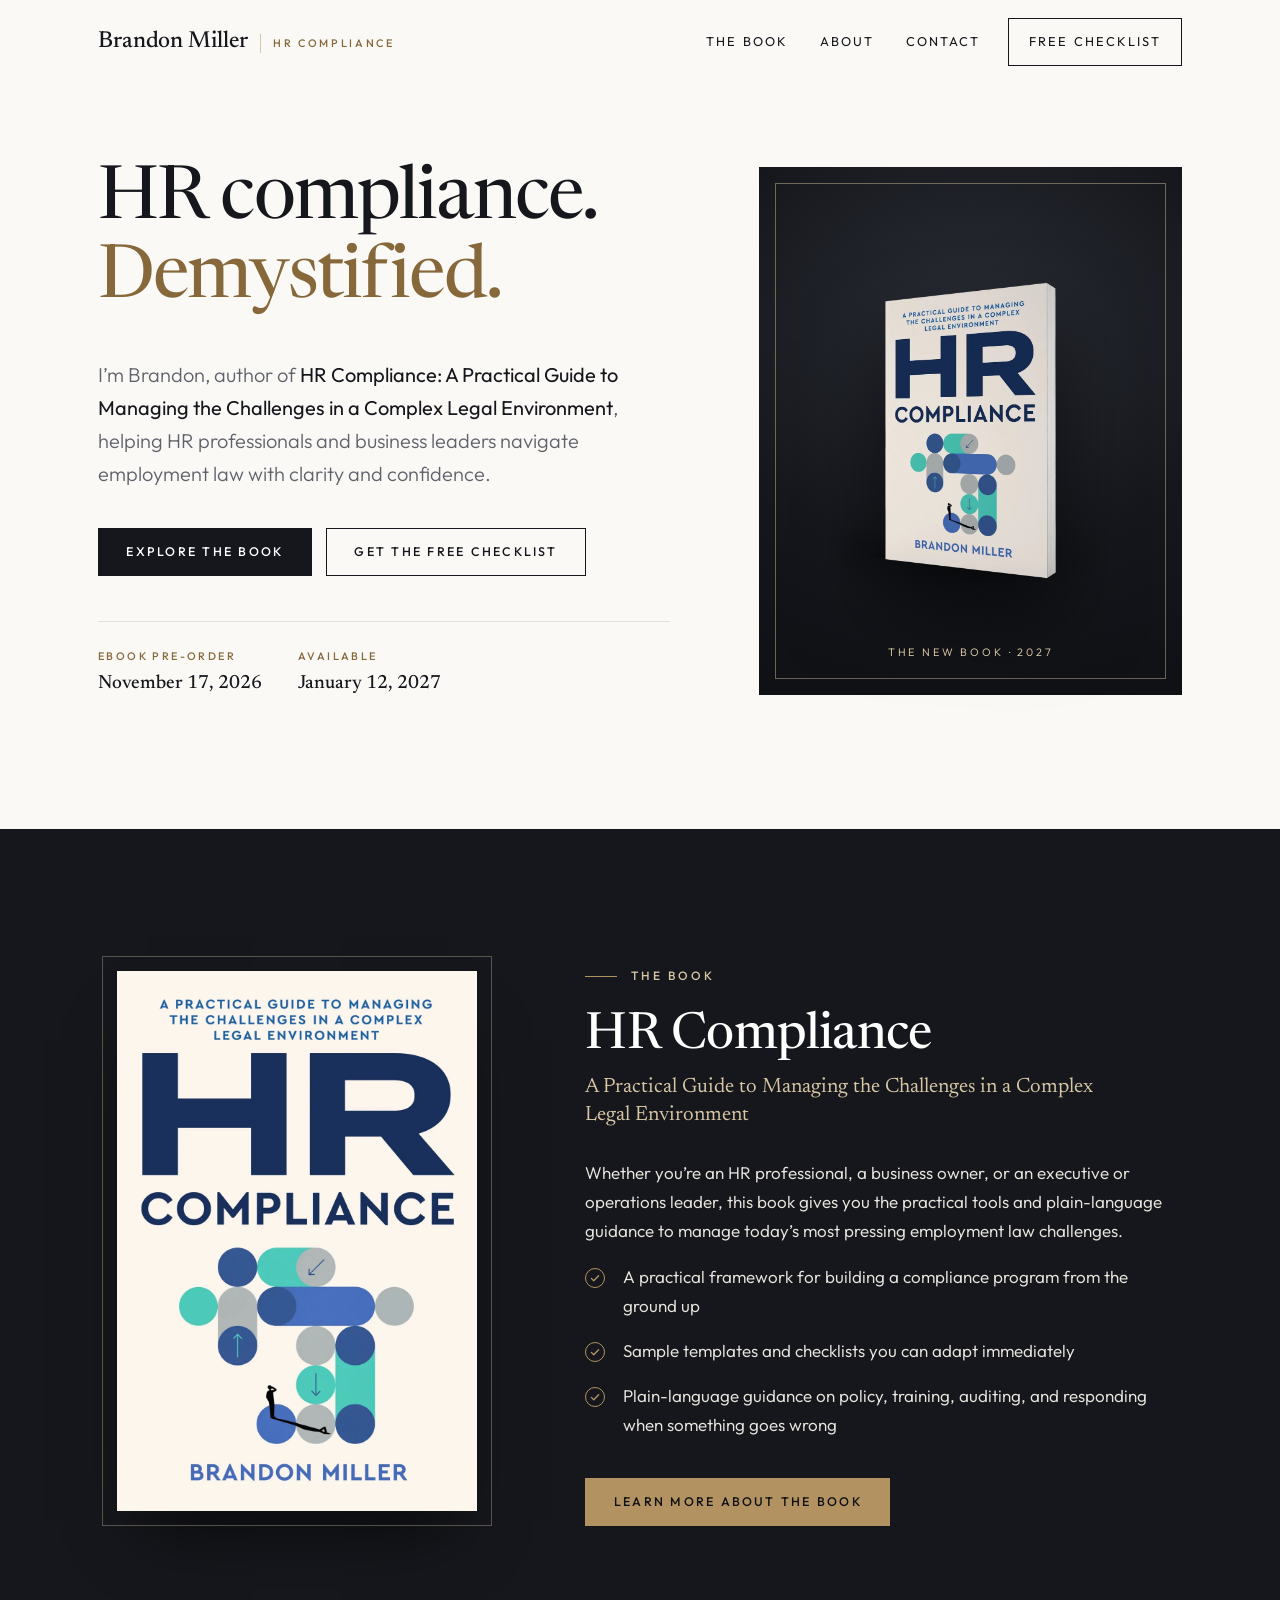
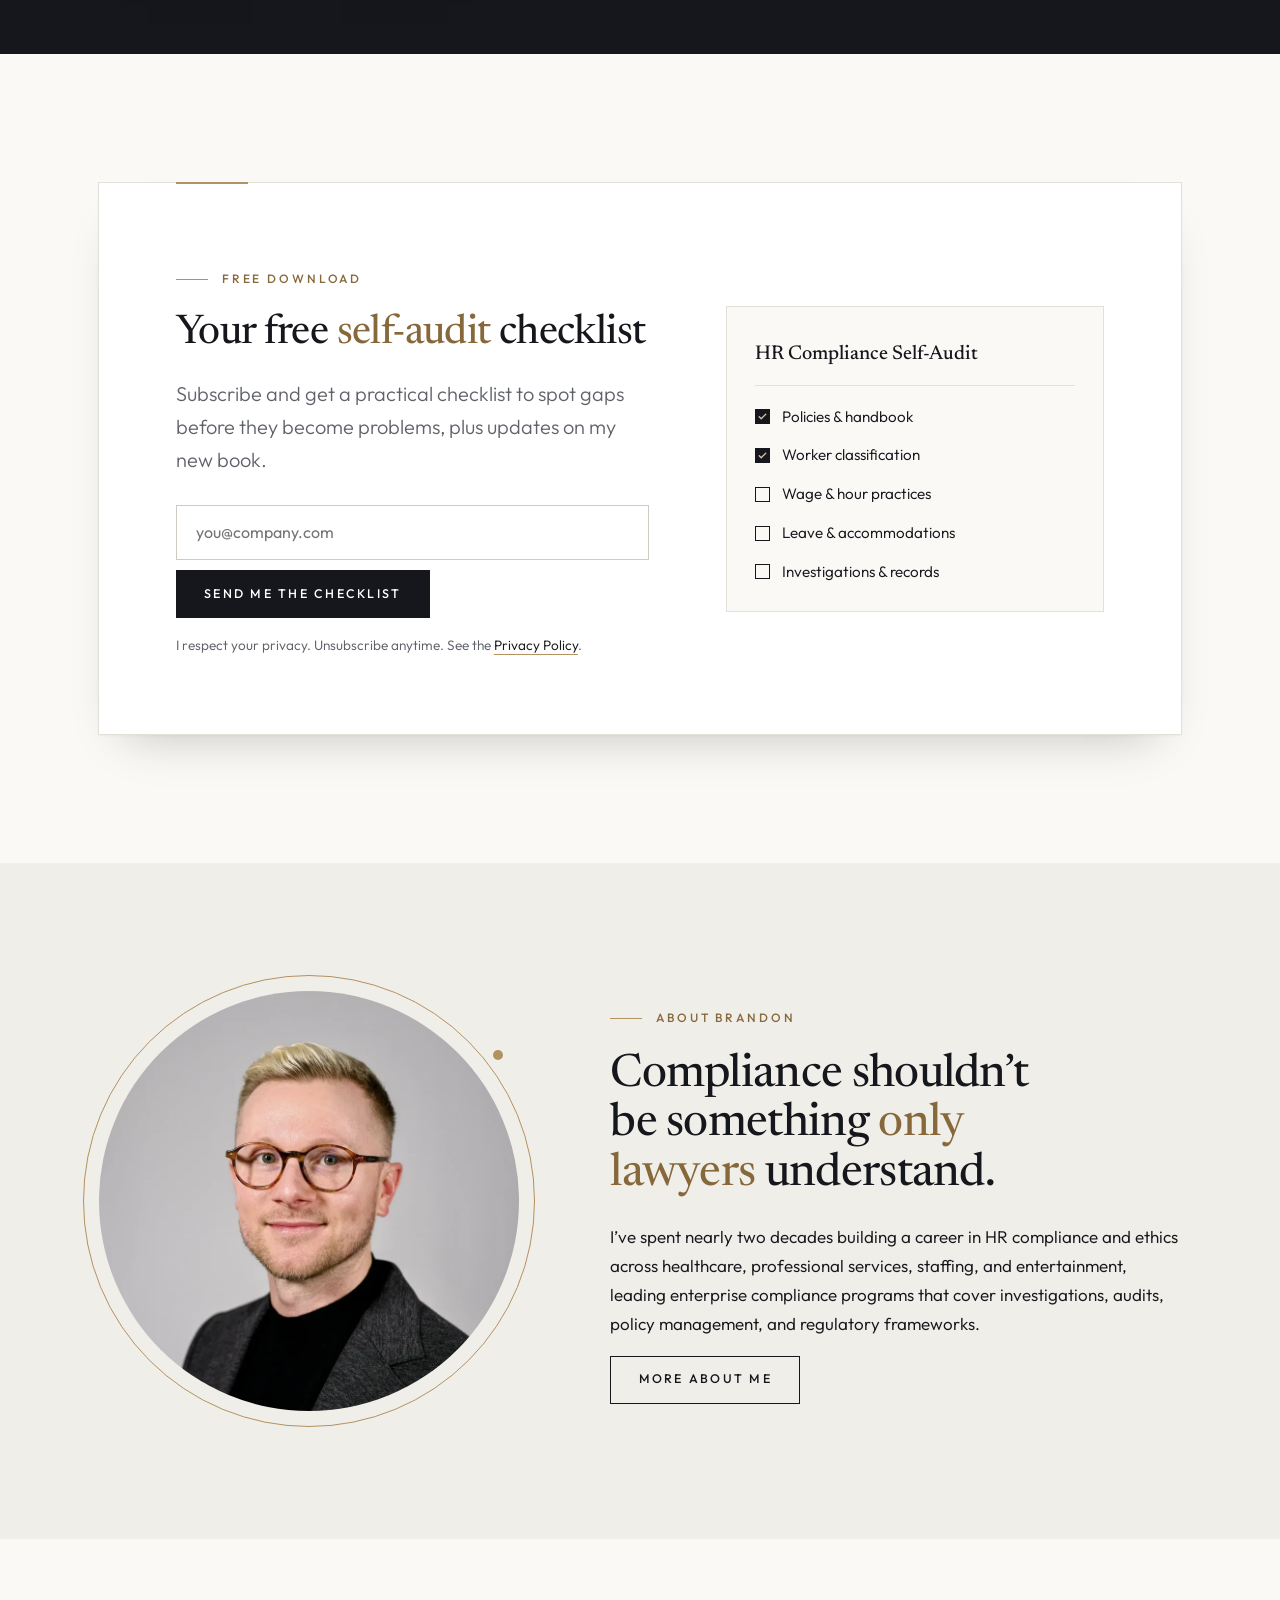
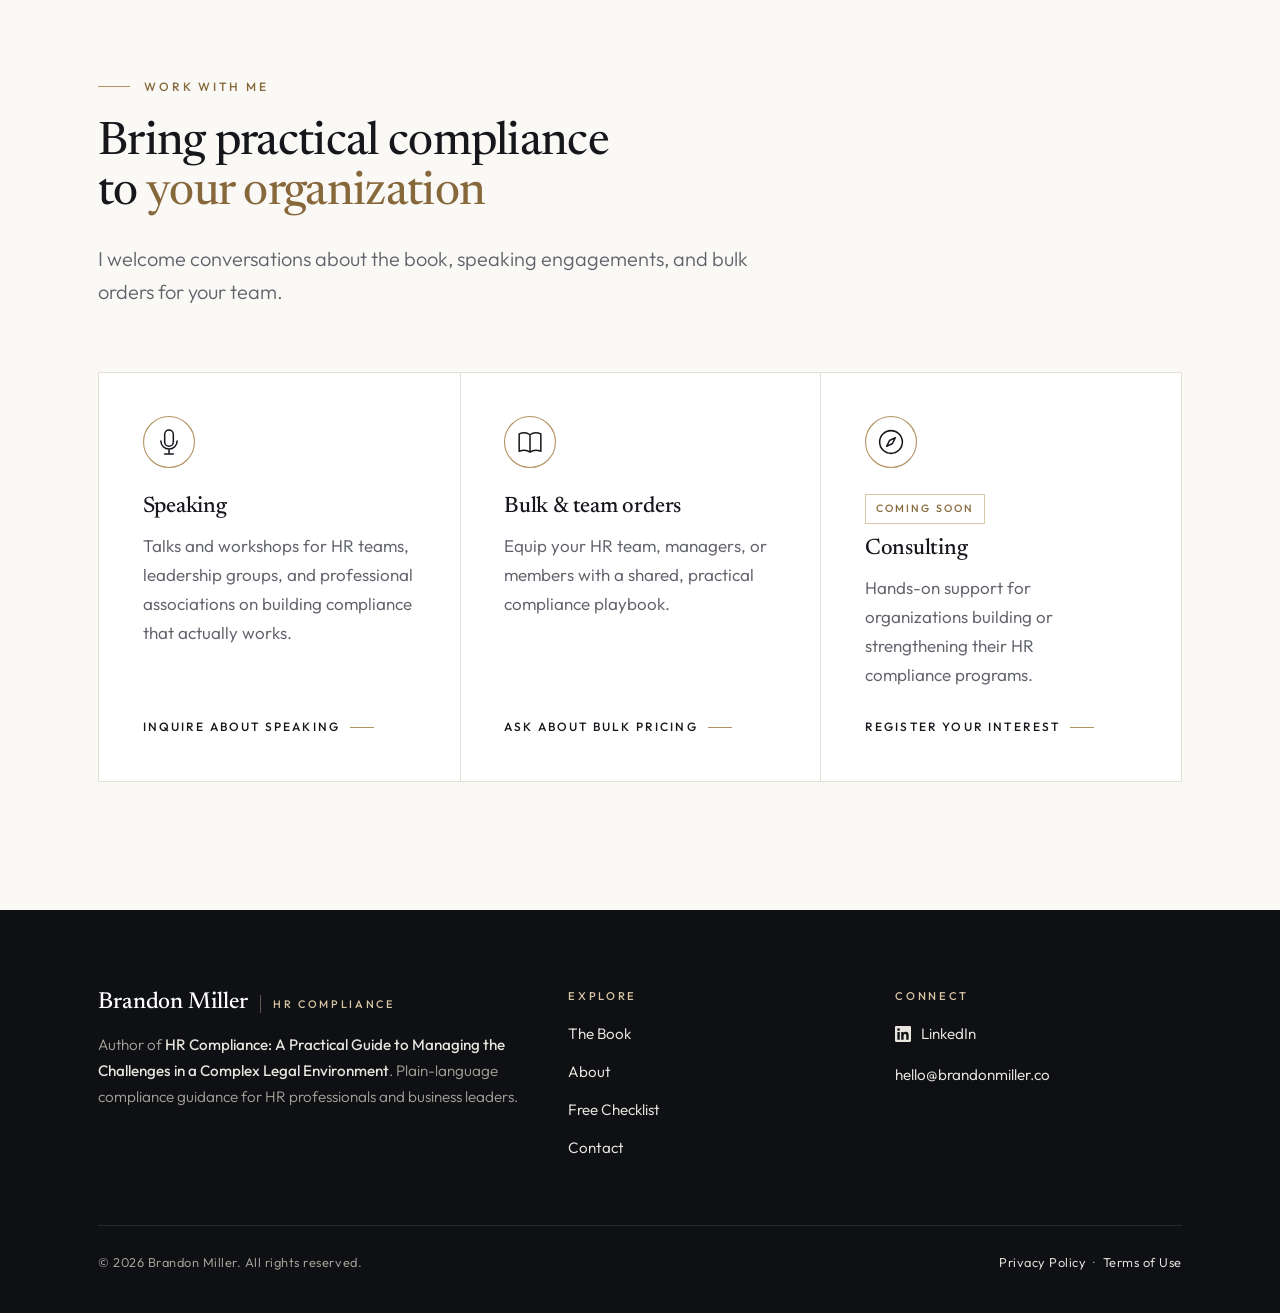
==== index.html @ d7e57631 "Switch display type to upright Newsreader for a luxe-professional feel Replaces Cormorant and remove" ====
<!doctype html>
<html lang="en">
<head>
  <meta charset="utf-8">
  <meta name="viewport" content="width=device-width, initial-scale=1">
  <title>Brandon Miller | HR Compliance Author</title>
  <meta name="description" content="Brandon Miller is the author of HR Compliance: A Practical Guide to Managing the Challenges in a Complex Legal Environment. Get the free HR compliance self-audit checklist.">
  <link rel="canonical" href="https://www.brandonmiller.co/">
  <meta name="theme-color" content="#faf9f6">
  <meta property="og:type" content="website">
  <meta property="og:site_name" content="Brandon Miller">
  <meta property="og:title" content="Brandon Miller | HR Compliance Author">
  <meta property="og:description" content="Brandon Miller is the author of HR Compliance: A Practical Guide to Managing the Challenges in a Complex Legal Environment. Get the free HR compliance self-audit checklist.">
  <meta property="og:url" content="https://www.brandonmiller.co/">
  <meta property="og:image" content="https://www.brandonmiller.co/assets/img/og-image.png">
  <meta name="twitter:card" content="summary_large_image">
  <link rel="icon" href="/favicon.ico" sizes="any">
  <link rel="icon" href="/assets/img/favicon-32.png" sizes="32x32" type="image/png">
  <link rel="apple-touch-icon" href="/assets/img/apple-touch-icon.png">
  <link rel="preload" href="/assets/fonts/outfit.woff2" as="font" type="font/woff2" crossorigin>
  <link rel="preload" href="/assets/fonts/newsreader.woff2" as="font" type="font/woff2" crossorigin>
  <link rel="stylesheet" href="/assets/css/site.css">
  <script src="/assets/js/site.js" defer></script>
  <script type="application/ld+json">{"@context": "https://schema.org", "@type": "Person", "name": "Brandon Miller", "url": "https://www.brandonmiller.co/", "image": "https://www.brandonmiller.co/assets/img/headshot.webp", "jobTitle": "Compliance and ethics leader and author", "hasCredential": ["CCEP", "SPHR"], "sameAs": ["https://www.linkedin.com/in/millerbrandonc/"]}</script>
  <script type="application/ld+json">{"@context": "https://schema.org", "@type": "Book", "name": "HR Compliance: A Practical Guide to Managing the Challenges in a Complex Legal Environment", "author": {"@type": "Person", "name": "Brandon Miller", "url": "https://www.brandonmiller.co/about"}, "image": "https://www.brandonmiller.co/assets/img/cover.webp", "url": "https://www.brandonmiller.co/book", "datePublished": "2027-01-12", "bookFormat": "https://schema.org/EBook", "inLanguage": "en"}</script>
</head><body>
  <a class="skip-link" href="#main">Skip to content</a>
  <header class="site-header">
    <div class="wrap header-inner">
      <a class="brand" href="/" aria-label="Brandon Miller, home">
        <span class="brand-name">Brandon Miller</span>
        <span class="brand-tag">HR Compliance</span>
      </a>
      <button class="nav-toggle" type="button" aria-expanded="false" aria-controls="site-nav" aria-label="Menu">
        <svg viewBox="0 0 24 24" aria-hidden="true"><path d="M3 6h18M3 12h18M3 18h18" stroke="currentColor" stroke-width="2" stroke-linecap="round"/></svg>
      </button>
      <nav class="site-nav" id="site-nav" aria-label="Main">
        <ul>
          <li><a href="/book">The Book</a></li>
          <li><a href="/about">About</a></li>
          <li><a href="/contact">Contact</a></li>
          <li class="nav-cta"><a href="/#checklist">Free Checklist</a></li>
        </ul>
      </nav>
    </div>
  </header>

  <main id="main">
    <section class="hero">
      <div class="wrap hero-grid">
        <div>
          <h1>HR compliance. <em>Demystified.</em></h1>
          <p class="lede">I&rsquo;m Brandon, author of <em>HR Compliance: A Practical Guide to Managing the Challenges in a Complex Legal Environment</em>, helping HR professionals and business leaders navigate employment law with clarity and confidence.</p>
          <div class="btn-row">
            <a class="btn btn-primary" href="/book">Explore the book</a>
            <a class="btn btn-outline" href="#checklist">Get the free checklist</a>
          </div>
          <div class="release-strip">
            <span><small>Ebook pre-order</small><b>November 17, 2026</b></span>
            <span><small>Available</small><b>January 12, 2027</b></span>
          </div>
        </div>
        <div class="hero-art">
          <img class="book" src="/assets/img/cover-3d.webp" width="1200" height="1111" alt="HR Compliance book by Brandon Miller" fetchpriority="high">
          <span class="caption">The new book &middot; 2027</span>
        </div>
      </div>
    </section>

    <section class="bg-ink">
      <div class="wrap book-feature">
        <img class="cover" src="/assets/img/cover.webp" width="1000" height="1500" alt="Front cover of HR Compliance: A Practical Guide to Managing the Challenges in a Complex Legal Environment" loading="lazy">
        <div>
          <span class="eyebrow">The book</span>
          <h2 class="book-title">HR Compliance</h2>
          <p class="book-subtitle">A Practical Guide to Managing the Challenges in a Complex Legal Environment</p>
          <p>Whether you&rsquo;re an HR professional, a business owner, or an executive or operations leader, this book gives you the practical tools and plain-language guidance to manage today&rsquo;s most pressing employment law challenges.</p>
          <ul class="checks">
            <li>A practical framework for building a compliance program from the ground up</li>
            <li>Sample templates and checklists you can adapt immediately</li>
            <li>Plain-language guidance on policy, training, auditing, and responding when something goes wrong</li>
          </ul>
          <div class="btn-row">
            <a class="btn btn-gold" href="/book">Learn more about the book</a>
          </div>
        </div>
      </div>
    </section>

    <section id="checklist">
      <div class="wrap">
        <div class="signup-card">
          <div>
            <span class="eyebrow">Free download</span>
            <h2>Your free <em>self-audit</em> checklist</h2>
            <p class="lede">Subscribe and get a practical checklist to spot gaps before they become problems, plus updates on my new book.</p>
            <form class="signup-form" action="https://app.kit.com/forms/KIT_FORM_ID/subscriptions" method="post" data-newsletter>
              <label for="email-home">Email address</label>
              <input id="email-home" type="email" name="email_address" placeholder="you@company.com" autocomplete="email" required>
              <button class="btn btn-primary" type="submit">Send me the checklist</button>
            </form>
            <p class="form-note">I respect your privacy. Unsubscribe anytime. See the <a href="/privacy-policy">Privacy Policy</a>.</p>
            <p class="form-status" role="status" hidden></p>
          </div>
          <div class="checklist-preview" aria-hidden="true">
            <strong>HR Compliance Self-Audit</strong>
            <ul>
              <li class="done">Policies &amp; handbook</li>
              <li class="done">Worker classification</li>
              <li>Wage &amp; hour practices</li>
              <li>Leave &amp; accommodations</li>
              <li>Investigations &amp; records</li>
            </ul>
          </div>
        </div>
      </div>
    </section>

    <section class="bg-stone">
      <div class="wrap about-grid">
        <div class="portrait">
          <img src="/assets/img/headshot.webp" width="870" height="900" alt="Portrait of Brandon Miller" loading="lazy">
        </div>
        <div>
          <span class="eyebrow">About Brandon</span>
          <h2>Compliance shouldn&rsquo;t be something <em>only lawyers</em> understand.</h2>
          <p>I&rsquo;ve spent nearly two decades building a career in HR compliance and ethics across healthcare, professional services, staffing, and entertainment, leading enterprise compliance programs that cover investigations, audits, policy management, and regulatory frameworks.</p>
          <a class="btn btn-outline" href="/about">More about me</a>
        </div>
      </div>
    </section>

    <section>
      <div class="wrap">
        <div class="section-head">
          <span class="eyebrow">Work with me</span>
          <h2>Bring practical compliance to <em>your organization</em></h2>
          <p class="lede">I welcome conversations about the book, speaking engagements, and bulk orders for your team.</p>
        </div>
        <div class="cards">
          <article class="card">
            <svg class="icon" viewBox="0 0 48 48" aria-hidden="true" focusable="false"><circle cx="24" cy="24" r="23.5" fill="none" stroke="#b39261"/><rect x="20" y="13" width="8" height="15" rx="4" fill="none" stroke="#15171c" stroke-width="1.4"/><path d="M16.5 23a7.5 7.5 0 0 0 15 0M24 30.5v4.5m-4 0h8" fill="none" stroke="#15171c" stroke-width="1.4" stroke-linecap="round"/></svg>
            <h3>Speaking</h3>
            <p>Talks and workshops for HR teams, leadership groups, and professional associations on building compliance that actually works.</p>
            <a class="more" href="/contact?topic=speaking">Inquire about speaking</a>
          </article>
          <article class="card">
            <svg class="icon" viewBox="0 0 48 48" aria-hidden="true" focusable="false"><circle cx="24" cy="24" r="23.5" fill="none" stroke="#b39261"/><path d="M14 16.5c3.5-1.4 7-1.4 10 .8v16c-3-2.2-6.5-2.2-10-.8zM34 16.5c-3.5-1.4-7-1.4-10 .8v16c3-2.2 6.5-2.2 10-.8z" fill="none" stroke="#15171c" stroke-width="1.4" stroke-linejoin="round"/></svg>
            <h3>Bulk &amp; team orders</h3>
            <p>Equip your HR team, managers, or members with a shared, practical compliance playbook.</p>
            <a class="more" href="/contact?topic=bulk">Ask about bulk pricing</a>
          </article>
          <article class="card">
            <svg class="icon" viewBox="0 0 48 48" aria-hidden="true" focusable="false"><circle cx="24" cy="24" r="23.5" fill="none" stroke="#b39261"/><circle cx="24" cy="24" r="10.5" fill="none" stroke="#15171c" stroke-width="1.4"/><path d="m28 20-2.6 5.4L20 28l2.6-5.4z" fill="none" stroke="#15171c" stroke-width="1.4" stroke-linejoin="round"/></svg>
            <span class="tag">Coming soon</span>
            <h3>Consulting</h3>
            <p>Hands-on support for organizations building or strengthening their HR compliance programs.</p>
            <a class="more" href="/contact?topic=consulting">Register your interest</a>
          </article>
        </div>
      </div>
    </section>
  </main>

  <footer class="site-footer">
    <div class="wrap">
      <div class="footer-grid">
        <div>
          <a class="brand" href="/"><span class="brand-name">Brandon Miller</span><span class="brand-tag">HR Compliance</span></a>
          <p class="footer-blurb">Author of <em>HR Compliance: A Practical Guide to Managing the Challenges in a Complex Legal Environment</em>. Plain-language compliance guidance for HR professionals and business leaders.</p>
        </div>
        <div>
          <h3>Explore</h3>
          <ul>
            <li><a href="/book">The Book</a></li>
            <li><a href="/about">About</a></li>
            <li><a href="/#checklist">Free Checklist</a></li>
            <li><a href="/contact">Contact</a></li>
          </ul>
        </div>
        <div>
          <h3>Connect</h3>
          <ul>
            <li><a class="social" href="https://www.linkedin.com/in/millerbrandonc/" rel="noopener" target="_blank"><svg viewBox="0 0 24 24" aria-hidden="true" focusable="false"><path fill="currentColor" d="M20.45 20.45h-3.55v-5.57c0-1.33-.03-3.04-1.85-3.04-1.86 0-2.14 1.45-2.14 2.95v5.66H9.36V9h3.41v1.56h.05c.48-.9 1.64-1.85 3.37-1.85 3.6 0 4.27 2.37 4.27 5.46v6.28zM5.34 7.43a2.06 2.06 0 1 1 0-4.12 2.06 2.06 0 0 1 0 4.12zM7.12 20.45H3.56V9h3.56v11.45zM22.22 0H1.77C.79 0 0 .77 0 1.73v20.54C0 23.23.79 24 1.77 24h20.45c.98 0 1.78-.77 1.78-1.73V1.73C24 .77 23.2 0 22.22 0z"/></svg>LinkedIn</a></li>
            <li><a href="mailto:hello@brandonmiller.co">hello@brandonmiller.co</a></li>
          </ul>
        </div>
      </div>
      <div class="footer-bottom">
        <span>&copy; <span data-year>2026</span> Brandon Miller. All rights reserved.</span>
        <span><a href="/privacy-policy">Privacy Policy</a> &nbsp;·&nbsp; <a href="/terms">Terms of Use</a></span>
      </div>
    </div>
  </footer>
</body>
</html>
---- assets/css/site.css ----
/* brandonmiller.co — site styles
   Direction: luxe-professional. Porcelain and ink with a single champagne-gold accent,
   an upright high-contrast serif for display and a clean geometric sans for reading. */

@font-face {
  font-family: "Newsreader";
  src: url("../fonts/newsreader.woff2") format("woff2");
  font-weight: 200 800;
  font-style: normal;
  font-display: swap;
}
@font-face {
  font-family: "Outfit";
  src: url("../fonts/outfit.woff2") format("woff2");
  font-weight: 100 900;
  font-style: normal;
  font-display: swap;
}

:root {
  --porcelain: #faf9f6;
  --white: #ffffff;
  --stone: #f0eee9;
  --ink: #15171c;
  --ink-deep: #0e1014;
  --muted: #5f626a;
  --line: #e3e0d9;
  --gold: #b39261;
  --gold-deep: #86683a;
  --gold-soft: #d8c6a4;
  --on-dark: #e9e6df;
  --on-dark-muted: #a9a59c;

  --display: "Newsreader", Georgia, "Times New Roman", serif;
  --sans: "Outfit", system-ui, -apple-system, "Segoe UI", sans-serif;

  --wrap: 1180px;
  --gutter: clamp(16px, 4vw, 48px);
  --radius: 4px;
  --shadow: 0 1px 2px rgba(14, 16, 20, .04), 0 24px 48px -28px rgba(14, 16, 20, .28);
  --ease: cubic-bezier(.2, .7, .2, 1);
}

*,
*::before,
*::after { box-sizing: border-box; }

html { -webkit-text-size-adjust: 100%; scroll-behavior: smooth; }
@media (prefers-reduced-motion: reduce) { html { scroll-behavior: auto; } }

body {
  margin: 0;
  background: var(--porcelain);
  color: var(--ink);
  font-family: var(--sans);
  font-weight: 350;
  font-size: 1.0625rem;
  line-height: 1.7;
  text-rendering: optimizeLegibility;
  -webkit-font-smoothing: antialiased;
}

img { max-width: 100%; height: auto; display: block; }

a { color: var(--ink); text-decoration-color: var(--gold); text-decoration-thickness: 1px; text-underline-offset: 4px; }
a:hover { color: var(--gold-deep); }

:focus-visible { outline: 2px solid var(--gold); outline-offset: 3px; }

h1, h2, h3, h4 {
  font-family: var(--display);
  font-weight: 450;
  font-optical-sizing: auto;
  color: var(--ink);
  line-height: 1.08;
  letter-spacing: -0.015em;
  margin: 0 0 .5em;
  text-wrap: balance;
}
h1 { font-size: clamp(2.6rem, 6vw, 4.6rem); font-weight: 420; letter-spacing: -0.025em; }
h2 { font-size: clamp(2rem, 3.6vw, 2.9rem); }
h3 { font-size: 1.4rem; font-weight: 500; line-height: 1.2; letter-spacing: -0.01em; }
h1 em, h2 em { font-style: normal; color: var(--gold-deep); }
p { margin: 0 0 1em; text-wrap: pretty; }
strong { font-weight: 550; }
em, cite { font-style: normal; }
p em, li em { font-weight: 450; color: var(--ink); }
.bg-ink p em, .site-footer em { color: var(--on-dark); }

.wrap { width: 100%; max-width: var(--wrap); margin: 0 auto; padding-left: var(--gutter); padding-right: var(--gutter); }
.narrow { max-width: 780px; }

.skip-link {
  position: absolute; left: 12px; top: -60px; z-index: 100;
  background: var(--ink); color: var(--white); padding: 10px 16px;
  font-weight: 500; text-decoration: none;
}
.skip-link:focus { top: 12px; color: var(--white); }

.eyebrow {
  display: inline-flex; align-items: center; gap: 14px;
  font-family: var(--sans);
  font-size: .75rem;
  font-weight: 500;
  letter-spacing: .24em;
  text-transform: uppercase;
  color: var(--gold-deep);
  margin-bottom: 1.4rem;
}
.eyebrow::before { content: ""; width: 32px; height: 1px; background: var(--gold); }
.center .eyebrow, .eyebrow.centered { justify-content: center; }
.lede { font-size: clamp(1.1rem, 1.6vw, 1.25rem); color: var(--muted); line-height: 1.65; font-weight: 300; }
.lede em { font-style: normal; color: var(--ink); font-weight: 400; }

/* ---------- Buttons ---------- */
.btn {
  display: inline-flex; align-items: center; justify-content: center; gap: .6em;
  font-family: var(--sans); font-size: .78rem; font-weight: 500; line-height: 1;
  letter-spacing: .18em; text-transform: uppercase;
  padding: 1.35em 2.2em; border-radius: 0; border: 1px solid transparent;
  text-decoration: none; cursor: pointer;
  transition: background-color .3s var(--ease), color .3s var(--ease), border-color .3s var(--ease);
}
.btn-primary { background: var(--ink); color: var(--white); }
.btn-primary:hover { background: var(--gold-deep); color: var(--white); }
.btn-outline { border-color: var(--ink); color: var(--ink); background: transparent; }
.btn-outline:hover { background: var(--ink); color: var(--white); }
.btn-gold { background: var(--gold); color: var(--ink-deep); }
.btn-gold:hover { background: var(--gold-soft); color: var(--ink-deep); }
.btn-light { border-color: rgba(233, 230, 223, .45); color: var(--on-dark); }
.btn-light:hover { background: var(--on-dark); color: var(--ink); }
.btn[aria-disabled="true"] { opacity: .55; cursor: not-allowed; }
.btn[aria-disabled="true"]:hover { background: var(--ink); }
.btn-row { display: flex; flex-wrap: wrap; gap: 14px; }

/* ---------- Header ---------- */
.site-header {
  position: sticky; top: 0; z-index: 50;
  background: rgba(250, 249, 246, .9);
  -webkit-backdrop-filter: saturate(140%) blur(14px);
  backdrop-filter: saturate(140%) blur(14px);
  border-bottom: 1px solid transparent;
  transition: border-color .3s;
}
.site-header.scrolled { border-bottom-color: var(--line); }
.header-inner { display: flex; align-items: center; justify-content: space-between; gap: 16px; min-height: 84px; }

.brand { display: inline-flex; align-items: baseline; gap: 12px; text-decoration: none; color: var(--ink); }
.brand-name { font-family: var(--display); font-weight: 500; font-size: 1.45rem; letter-spacing: -0.005em; line-height: 1; }
.brand-tag {
  font-family: var(--sans); font-size: .68rem; font-weight: 500; letter-spacing: .24em; text-transform: uppercase;
  color: var(--gold-deep); padding-left: 12px; border-left: 1px solid var(--gold-soft);
}
.brand:hover { color: var(--ink); }
@media (max-width: 520px) { .brand-tag { display: none; } }

.site-nav ul { list-style: none; margin: 0; padding: 0; display: flex; align-items: center; gap: 4px; }
.site-nav a {
  display: block; padding: 10px 14px;
  font-family: var(--sans); font-weight: 400; font-size: .8rem; letter-spacing: .16em; text-transform: uppercase;
  color: var(--ink); text-decoration: none; position: relative;
}
.site-nav a::after {
  content: ""; position: absolute; left: 14px; right: 14px; bottom: 4px; height: 1px; background: var(--gold);
  transform: scaleX(0); transform-origin: left; transition: transform .35s var(--ease);
}
.site-nav a:hover { color: var(--ink); }
.site-nav a:hover::after, .site-nav a[aria-current="page"]::after { transform: scaleX(1); }
.site-nav .nav-cta a { border: 1px solid var(--ink); padding: 12px 20px; margin-left: 10px; }
.site-nav .nav-cta a::after { display: none; }
.site-nav .nav-cta a:hover { background: var(--ink); color: var(--white); }

.nav-toggle {
  display: none; width: 44px; height: 44px; border: 0; background: transparent; padding: 10px; cursor: pointer; color: var(--ink);
}
.nav-toggle svg { width: 24px; height: 24px; }

@media (max-width: 860px) {
  .nav-toggle { display: inline-flex; align-items: center; justify-content: center; }
  .site-nav {
    position: absolute; left: 0; right: 0; top: 100%;
    background: var(--porcelain); border-bottom: 1px solid var(--line);
    padding: 8px var(--gutter) 24px;
    display: none;
  }
  .site-nav.open { display: block; }
  .site-nav ul { flex-direction: column; align-items: stretch; gap: 0; }
  .site-nav a { padding: 16px 0; font-size: .85rem; border-bottom: 1px solid var(--line); }
  .site-nav a::after { display: none; }
  .site-nav .nav-cta a { margin: 18px 0 0; text-align: center; padding: 16px; }
}

/* ---------- Sections ---------- */
section { padding: clamp(72px, 10vw, 140px) 0; }
.section-head { max-width: 700px; margin-bottom: clamp(36px, 5vw, 64px); }
.section-head.center { margin-left: auto; margin-right: auto; text-align: center; }
.bg-white { background: var(--white); }
.bg-stone { background: var(--stone); }
.bg-ink { background: var(--ink); color: var(--on-dark); }
.bg-ink h2, .bg-ink h3 { color: var(--white); }
.bg-ink h2 em { color: var(--gold-soft); }
.bg-ink .eyebrow { color: var(--gold-soft); }
.bg-ink .lede { color: var(--on-dark-muted); }
.bg-ink a:not(.btn) { color: var(--white); }

/* ---------- Hero ---------- */
.hero { padding: clamp(40px, 6vw, 88px) 0 clamp(72px, 10vw, 140px); }
.hero-grid { display: grid; grid-template-columns: 1.15fr .85fr; gap: clamp(40px, 7vw, 104px); align-items: center; }
.hero h1 em { display: block; }
.hero .lede { max-width: 32em; margin-bottom: 2.4rem; }
.hero-art {
  position: relative; width: 100%; max-width: 480px; aspect-ratio: 4 / 5; justify-self: end;
  background: radial-gradient(120% 80% at 50% 30%, #2a2d35 0%, var(--ink) 55%, var(--ink-deep) 100%);
  display: grid; place-items: center;
}
.hero-art::before {
  content: ""; position: absolute; inset: 16px; border: 1px solid rgba(216, 198, 164, .45); pointer-events: none;
}
.hero-art .book { width: 86%; position: relative; filter: drop-shadow(0 40px 40px rgba(0, 0, 0, .55)); }
.hero-art .caption {
  position: absolute; left: 0; right: 0; bottom: 34px; text-align: center;
  font-size: .68rem; letter-spacing: .26em; text-transform: uppercase; color: var(--gold-soft);
}
.release-strip {
  display: flex; flex-wrap: wrap; gap: 14px 36px; margin-top: 2.8rem; padding-top: 1.6rem; border-top: 1px solid var(--line);
  font-size: .9rem; color: var(--muted);
}
.release-strip span { display: grid; gap: 2px; }
.release-strip small { font-size: .68rem; letter-spacing: .22em; text-transform: uppercase; color: var(--gold-deep); font-weight: 500; }
.release-strip b { font-family: var(--display); font-size: 1.2rem; font-weight: 500; color: var(--ink); }

@media (max-width: 900px) {
  .hero-grid { grid-template-columns: 1fr; }
  .hero-art { max-width: 420px; justify-self: center; order: -1; }
}

/* ---------- Book feature ---------- */
.book-feature { display: grid; grid-template-columns: .8fr 1.2fr; gap: clamp(40px, 7vw, 104px); align-items: center; }
.book-feature .cover {
  max-width: 360px; width: 100%; justify-self: center;
  box-shadow: 0 40px 70px -30px rgba(0, 0, 0, .7);
  outline: 1px solid rgba(216, 198, 164, .35); outline-offset: 14px;
}
.book-title { font-size: clamp(2.3rem, 4vw, 3.2rem); margin-bottom: .2em; }
.book-subtitle { font-family: var(--display); font-size: clamp(1.1rem, 1.7vw, 1.3rem); font-weight: 400; color: var(--gold-deep); margin: 0 0 1.4em; line-height: 1.35; }
.bg-ink .book-subtitle { color: var(--gold-soft); }
.checks { list-style: none; padding: 0; margin: 0 0 2.4rem; display: grid; gap: 16px; }
.checks li { position: relative; padding-left: 38px; }
.checks li::before {
  content: ""; position: absolute; left: 0; top: .3em; width: 20px; height: 20px; border-radius: 50%;
  border: 1px solid var(--gold);
  background: url("data:image/svg+xml,%3Csvg xmlns='http://www.w3.org/2000/svg' viewBox='0 0 20 20'%3E%3Cpath d='M6 10.4l2.6 2.6L14 7.4' fill='none' stroke='%23b39261' stroke-width='1.5' stroke-linecap='round' stroke-linejoin='round'/%3E%3C/svg%3E") center/100% no-repeat;
}
@media (max-width: 820px) {
  .book-feature { grid-template-columns: 1fr; }
  .book-feature .cover { max-width: 260px; }
}

/* ---------- Signup ---------- */
.signup-card {
  position: relative;
  background: var(--white); border: 1px solid var(--line);
  box-shadow: var(--shadow);
  display: grid; grid-template-columns: 1.25fr 1fr; gap: clamp(28px, 6vw, 80px); align-items: center;
  padding: clamp(32px, 6vw, 80px);
}
.signup-card::before { content: ""; position: absolute; top: -1px; left: clamp(32px, 6vw, 80px); width: 72px; height: 2px; background: var(--gold); }
.signup-card h2 { font-size: clamp(1.9rem, 3.2vw, 2.6rem); }
.checklist-preview {
  background: var(--porcelain); border: 1px solid var(--line); padding: 30px 28px 26px;
  font-size: .95rem; color: var(--ink);
}
.checklist-preview strong {
  display: block; font-family: var(--display); font-weight: 500; font-size: 1.25rem; color: var(--ink);
  margin-bottom: 18px; padding-bottom: 14px; border-bottom: 1px solid var(--line);
}
.checklist-preview ul { list-style: none; margin: 0; padding: 0; display: grid; gap: 13px; }
.checklist-preview li { display: flex; gap: 12px; align-items: center; }
.checklist-preview li::before { content: ""; width: 15px; height: 15px; border: 1px solid var(--ink); flex: none; }
.checklist-preview li.done::before {
  background: var(--ink) url("data:image/svg+xml,%3Csvg xmlns='http://www.w3.org/2000/svg' viewBox='0 0 16 16'%3E%3Cpath d='M4 8.3l2.4 2.4L12 5.3' fill='none' stroke='%23d8c6a4' stroke-width='1.6' stroke-linecap='round' stroke-linejoin='round'/%3E%3C/svg%3E") center/100% no-repeat;
}
@media (max-width: 820px) { .signup-card { grid-template-columns: 1fr; } }

.signup-form { display: flex; gap: 10px; flex-wrap: wrap; margin-top: 1.8rem; }
.signup-form label { position: absolute; width: 1px; height: 1px; overflow: hidden; clip: rect(0 0 0 0); white-space: nowrap; }
.signup-form input[type="email"] {
  flex: 1 1 240px; min-width: 0;
  font: 400 1rem var(--sans); color: var(--ink);
  padding: 1.05em 1.2em; border-radius: 0; border: 1px solid #cfcbc2; background: var(--white);
}
.signup-form input[type="email"]:focus { outline: none; border-color: var(--gold); box-shadow: 0 0 0 3px rgba(179, 146, 97, .18); }
.form-note { font-size: .85rem; color: var(--muted); margin: 1rem 0 0; }
.form-status { font-size: .95rem; margin: 1rem 0 0; color: var(--gold-deep); font-weight: 500; }
.form-status.error { color: #9b2c22; }

/* ---------- Portrait / about ---------- */
.about-grid { display: grid; grid-template-columns: .85fr 1.15fr; gap: clamp(40px, 7vw, 104px); align-items: center; }
.portrait { position: relative; width: 100%; max-width: 420px; aspect-ratio: 1 / 1; justify-self: center; }
.portrait img { width: 100%; height: 100%; object-fit: cover; object-position: 50% 30%; border-radius: 50%; position: relative; z-index: 1; }
.portrait::before {
  content: ""; position: absolute; inset: -16px; border: 1px solid var(--gold); border-radius: 50%;
}
.portrait::after {
  content: ""; position: absolute; width: 10px; height: 10px; border-radius: 50%; background: var(--gold);
  top: 14%; right: 4%; z-index: 2;
}
.creds { display: flex; flex-wrap: wrap; gap: 0; margin: 1.8rem 0 2.4rem; padding: 0; list-style: none; }
.creds li {
  font-size: .75rem; font-weight: 500; letter-spacing: .18em; text-transform: uppercase; color: var(--ink);
  padding: 4px 16px; border-left: 1px solid var(--gold-soft);
}
.creds li:first-child { padding-left: 0; border-left: 0; }
@media (max-width: 820px) { .about-grid { grid-template-columns: 1fr; } .portrait { max-width: 300px; margin: 16px 0; } }

/* ---------- Cards ---------- */
.cards { display: grid; grid-template-columns: repeat(3, 1fr); gap: 0; border: 1px solid var(--line); background: var(--white); }
.card { padding: clamp(28px, 3.4vw, 44px); display: flex; flex-direction: column; border-left: 1px solid var(--line); }
.card:first-child { border-left: 0; }
.card p { color: var(--muted); }
.card .icon { width: 52px; height: 52px; margin-bottom: 26px; }
.card .more {
  margin-top: auto; padding-top: 10px; font-size: .75rem; font-weight: 500; letter-spacing: .18em; text-transform: uppercase;
  text-decoration: none; color: var(--ink); display: inline-flex; gap: 10px; align-items: center;
}
.card .more::after { content: ""; width: 24px; height: 1px; background: var(--gold); transition: width .3s var(--ease); }
.card .more:hover::after { width: 40px; }
.tag {
  display: inline-block; align-self: flex-start; margin-bottom: 12px;
  font-size: .66rem; font-weight: 500; letter-spacing: .2em; text-transform: uppercase;
  color: var(--gold-deep); border: 1px solid var(--gold-soft); padding: 5px 10px;
}
@media (max-width: 900px) {
  .cards { grid-template-columns: 1fr; }
  .card { border-left: 0; border-top: 1px solid var(--line); }
  .card:first-child { border-top: 0; }
}

/* ---------- Page header (inner pages) ---------- */
.page-head { padding: clamp(48px, 8vw, 104px) 0 clamp(40px, 6vw, 72px); }
.page-head .lede { max-width: 40em; }

/* ---------- Book page ---------- */
.book-hero { display: grid; grid-template-columns: .85fr 1.15fr; gap: clamp(40px, 7vw, 104px); align-items: center; }
.book-hero .cover-frame { background: var(--ink); padding: clamp(28px, 5vw, 56px); position: relative; justify-self: center; width: 100%; max-width: 460px; }
.book-hero .cover-frame::before { content: ""; position: absolute; inset: 14px; border: 1px solid rgba(216, 198, 164, .4); pointer-events: none; }
.book-hero .cover { width: 100%; box-shadow: 0 30px 50px -20px rgba(0, 0, 0, .7); position: relative; }
.book-hero h1 { font-size: clamp(2.8rem, 6vw, 4.4rem); margin-bottom: .15em; }
.dates { display: grid; grid-template-columns: repeat(2, minmax(0, 1fr)); margin: 2rem 0; max-width: 480px; border-top: 1px solid var(--line); border-bottom: 1px solid var(--line); }
.date-box { padding: 16px 0; }
.date-box + .date-box { padding-left: 24px; border-left: 1px solid var(--line); }
.date-box small { display: block; font-size: .68rem; font-weight: 500; letter-spacing: .22em; text-transform: uppercase; color: var(--gold-deep); }
.date-box b { font-family: var(--display); font-size: 1.25rem; color: var(--ink); font-weight: 500; }
.preorder-note { font-size: .9rem; color: var(--muted); margin-top: 1.2rem; }
@media (max-width: 820px) { .book-hero { grid-template-columns: 1fr; } .book-hero .cover-frame { max-width: 340px; } }

.prose { font-size: 1.125rem; }
.prose p { margin-bottom: 1.3em; }
.prose .pull {
  font-family: var(--display); font-size: clamp(1.6rem, 2.8vw, 2.1rem); font-weight: 400; line-height: 1.3; letter-spacing: -0.01em;
  color: var(--ink); text-align: center; margin: 1.6em 0; padding: 1em 0; position: relative;
}
.prose .pull::before, .prose .pull::after { content: ""; display: block; width: 48px; height: 1px; background: var(--gold); margin: 0 auto; }
.prose .pull::before { margin-bottom: 1.1em; }
.prose .pull::after { margin-top: 1.1em; }
.prose .opening::first-letter {
  float: left; font-family: var(--display); font-weight: 400; color: var(--gold-deep);
  font-size: 3.9em; line-height: .82; padding: .06em .12em 0 0;
}
.statement { font-family: var(--display); font-size: clamp(1.4rem, 2.4vw, 1.8rem); line-height: 1.35; letter-spacing: -0.01em; color: var(--white); margin: 0; }

.author-note { display: grid; grid-template-columns: 150px 1fr; gap: 44px; align-items: start; }
.author-note .avatar { position: relative; }
.author-note .avatar img { border-radius: 50%; aspect-ratio: 1; object-fit: cover; object-position: 50% 30%; width: 100%; }
.author-note .avatar::before { content: ""; position: absolute; inset: -8px; border: 1px solid var(--gold); border-radius: 50%; }
.author-note blockquote { margin: 0; font-family: var(--display); font-size: clamp(1.2rem, 1.9vw, 1.4rem); font-weight: 350; line-height: 1.6; color: var(--on-dark); }
.author-note cite { display: block; margin-top: 1.4rem; font-family: var(--sans); font-style: normal; font-size: .75rem; font-weight: 500; letter-spacing: .22em; text-transform: uppercase; color: var(--gold-soft); }
@media (max-width: 640px) { .author-note { grid-template-columns: 1fr; gap: 28px; } .author-note .avatar { width: 110px; margin-left: 8px; } }

/* ---------- Contact ---------- */
.contact-grid { display: grid; grid-template-columns: 1fr 1.25fr; gap: clamp(40px, 7vw, 104px); align-items: start; }
.contact-list { list-style: none; padding: 0; margin: 2.4rem 0 0; display: grid; gap: 0; border-top: 1px solid var(--line); }
.contact-list li { display: grid; grid-template-columns: 44px 1fr; gap: 16px; align-items: center; padding: 18px 0; border-bottom: 1px solid var(--line); }
.contact-list .icon { width: 44px; height: 44px; }
.contact-list b { display: block; font-size: .68rem; font-weight: 500; letter-spacing: .22em; text-transform: uppercase; color: var(--gold-deep); }
.contact-list span { color: var(--muted); }
.form-card { background: var(--white); border: 1px solid var(--line); padding: clamp(28px, 4vw, 52px); box-shadow: var(--shadow); position: relative; }
.form-card::before { content: ""; position: absolute; top: -1px; left: clamp(28px, 4vw, 52px); width: 72px; height: 2px; background: var(--gold); }
.field { margin-bottom: 22px; }
.field label { display: block; font-size: .72rem; font-weight: 500; letter-spacing: .2em; text-transform: uppercase; color: var(--ink); margin-bottom: 8px; }
.field label .opt { font-weight: 400; color: var(--muted); letter-spacing: .1em; text-transform: none; }
.field input, .field select, .field textarea {
  width: 100%; font: 400 1rem var(--sans); color: var(--ink);
  padding: .95em 1em; border: 1px solid #cfcbc2; border-radius: 0; background: var(--porcelain);
}
.field textarea { min-height: 170px; resize: vertical; line-height: 1.55; }
.field input:focus, .field select:focus, .field textarea:focus { outline: none; border-color: var(--gold); background: var(--white); box-shadow: 0 0 0 3px rgba(179, 146, 97, .18); }
.hp { position: absolute !important; left: -9999px !important; }
@media (max-width: 820px) { .contact-grid { grid-template-columns: 1fr; } }

/* ---------- Legal ---------- */
.legal { font-size: 1rem; }
.legal h1 { font-size: clamp(2.4rem, 5vw, 3.6rem); }
.legal h2 { font-size: 1.5rem; margin-top: 2em; }
.legal h3 { font-family: var(--sans); font-size: .8rem; font-weight: 500; letter-spacing: .18em; text-transform: uppercase; margin-top: 1.8em; }
.legal ul { padding-left: 1.3em; margin: 0 0 1em; }
.legal li { margin-bottom: .35em; }
.legal li::marker { color: var(--gold); }
.legal .updated { color: var(--muted); }

/* ---------- Thanks ---------- */
.thanks-card { text-align: center; max-width: 700px; margin: 0 auto; }
.thanks-card .badge {
  width: 88px; height: 88px; margin: 0 auto 32px; border-radius: 50%;
  border: 1px solid var(--gold); display: grid; place-items: center; position: relative;
}
.thanks-card .badge::before { content: ""; position: absolute; inset: 8px; border-radius: 50%; background: var(--ink); }
.thanks-card .badge svg { position: relative; }
.thanks-card .btn-row { justify-content: center; margin-top: 2.4rem; }

/* ---------- CTA band ---------- */
.cta-band { text-align: center; }
.cta-band .btn-row { justify-content: center; margin-top: 2rem; }

/* ---------- Footer ---------- */
.site-footer { background: var(--ink-deep); color: var(--on-dark-muted); padding: 80px 0 40px; font-size: .95rem; }
.site-footer a { color: var(--on-dark); text-decoration: none; }
.site-footer a:hover { color: var(--gold-soft); }
.footer-grid { display: grid; grid-template-columns: 1.5fr 1fr 1fr; gap: 40px; }
.footer-grid h3 { font-family: var(--sans); color: var(--gold-soft); font-size: .7rem; font-weight: 500; letter-spacing: .24em; text-transform: uppercase; margin-bottom: 18px; }
.footer-grid ul { list-style: none; padding: 0; margin: 0; display: grid; gap: 12px; }
.site-footer .brand { color: var(--white); margin-bottom: 18px; }
.site-footer .brand:hover { color: var(--white); }
.site-footer .brand-tag { color: var(--gold-soft); border-left-color: rgba(216, 198, 164, .4); }
.footer-blurb { max-width: 30em; margin: 0; font-weight: 300; }
.social { display: inline-flex; align-items: center; gap: 10px; }
.social svg { width: 16px; height: 16px; }
.footer-bottom {
  margin-top: 64px; padding-top: 26px; border-top: 1px solid rgba(233, 230, 223, .12);
  display: flex; flex-wrap: wrap; justify-content: space-between; gap: 12px; font-size: .8rem; letter-spacing: .04em;
}
@media (max-width: 720px) { .footer-grid { grid-template-columns: 1fr 1fr; } .footer-grid > :first-child { grid-column: 1 / -1; } }

/* ---------- 404 ---------- */
.notfound { text-align: center; padding: clamp(88px, 14vw, 170px) 0; }
.notfound .big { font-family: var(--display); font-weight: 300; font-size: clamp(6rem, 18vw, 11rem); line-height: 1; color: var(--gold); margin: 0; }
.notfound .btn-row { justify-content: center; margin-top: 2.4rem; }
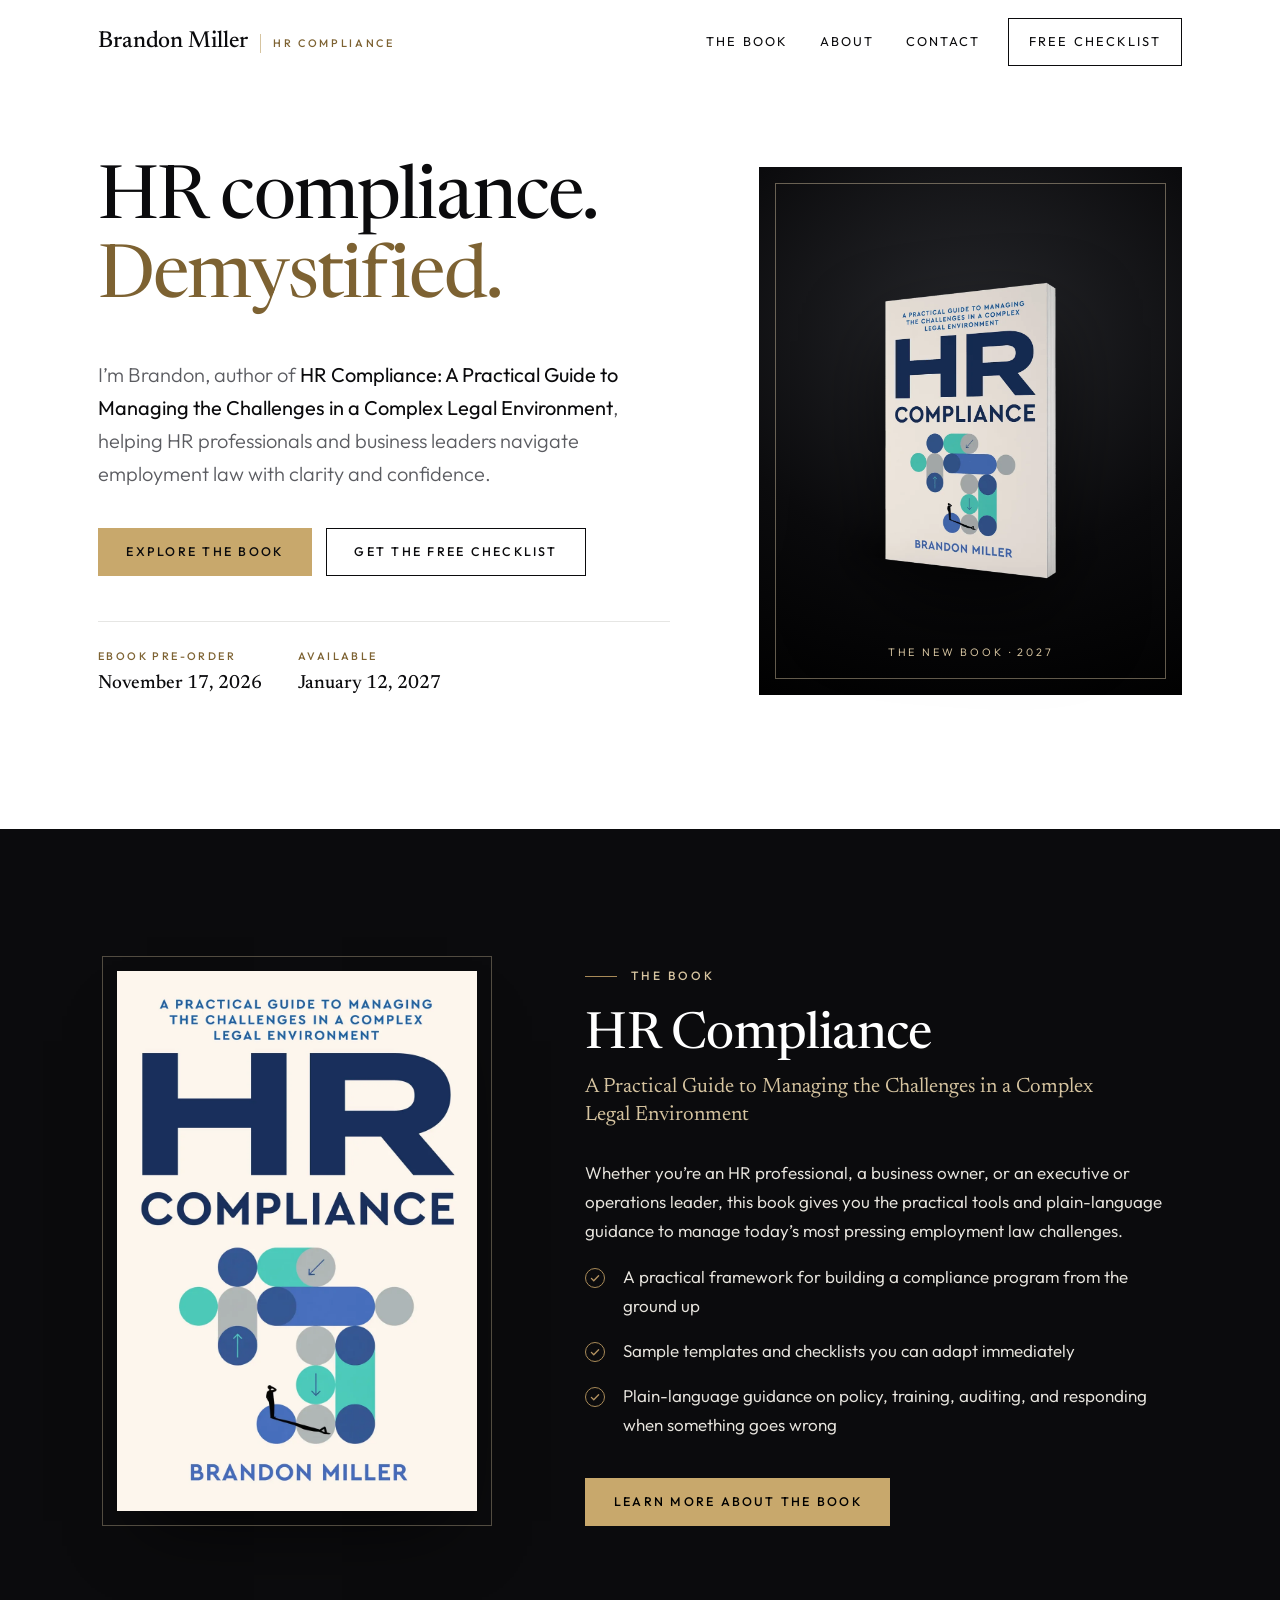
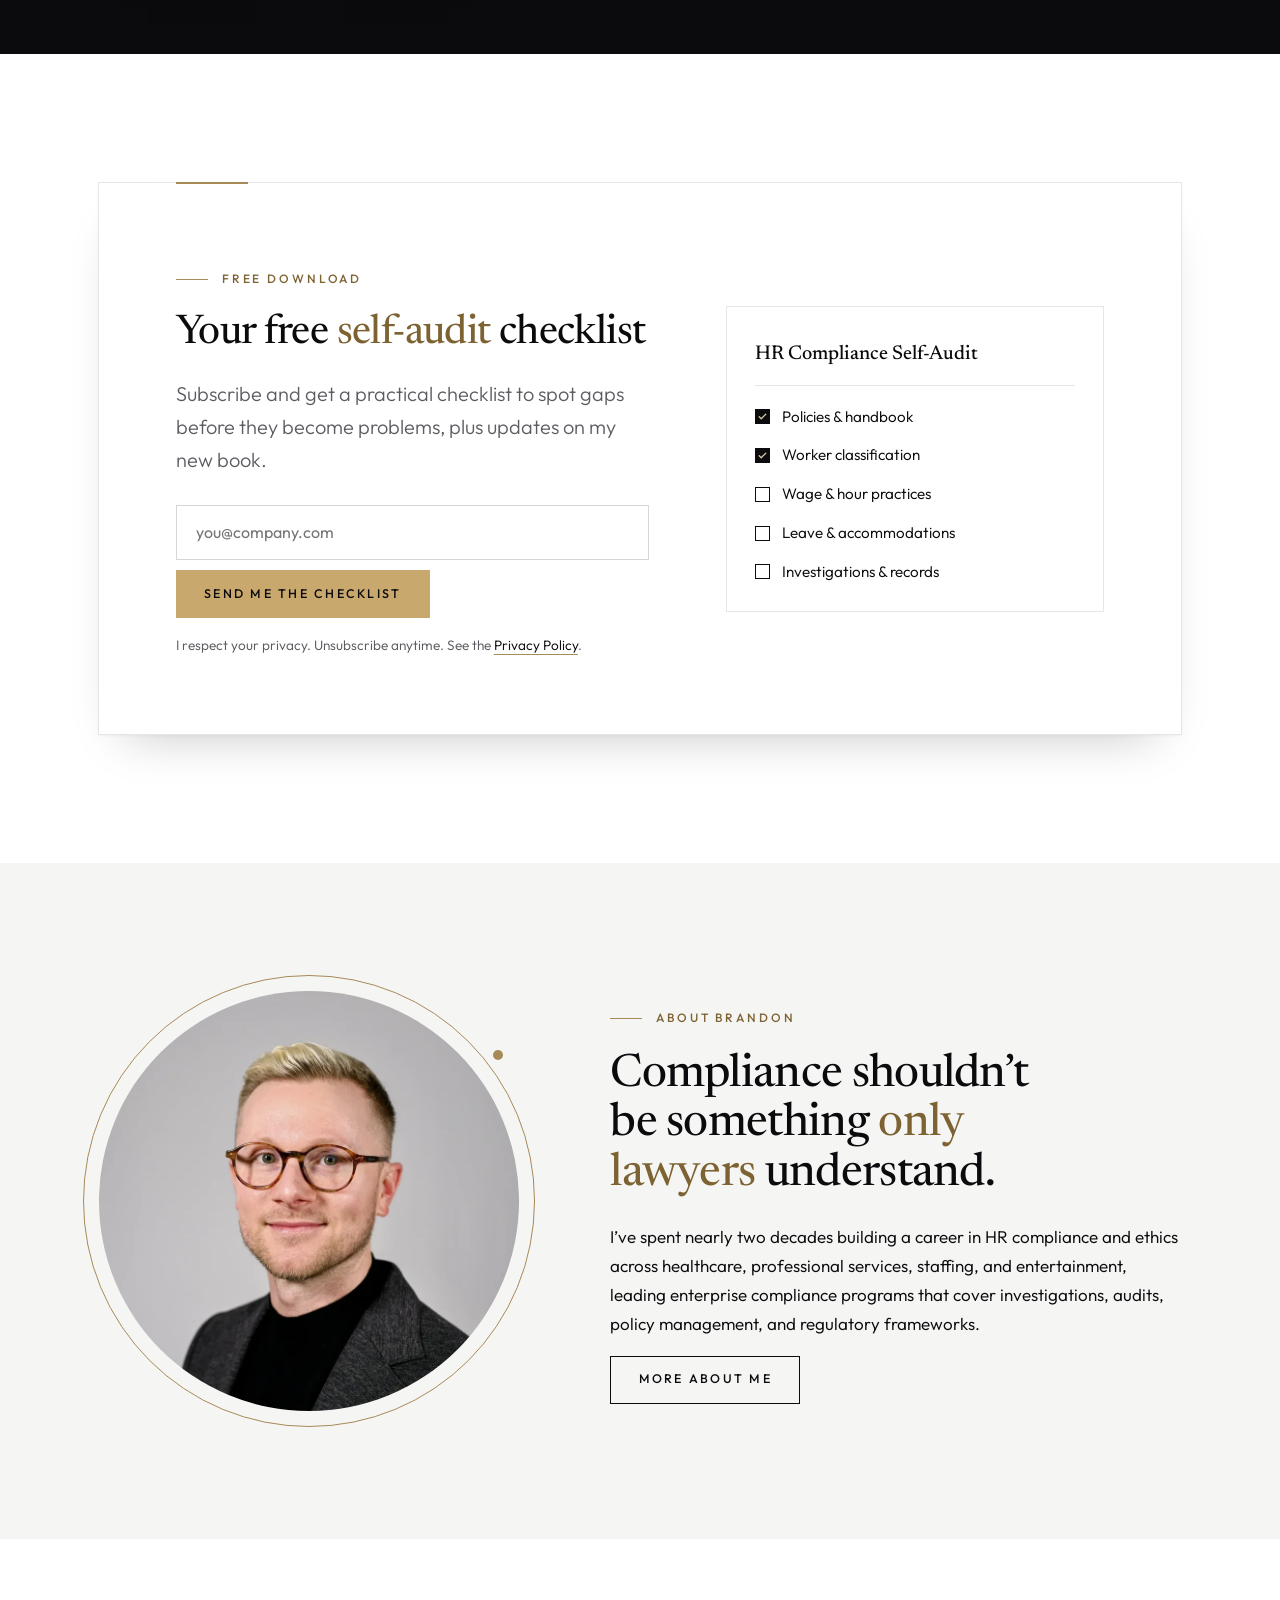
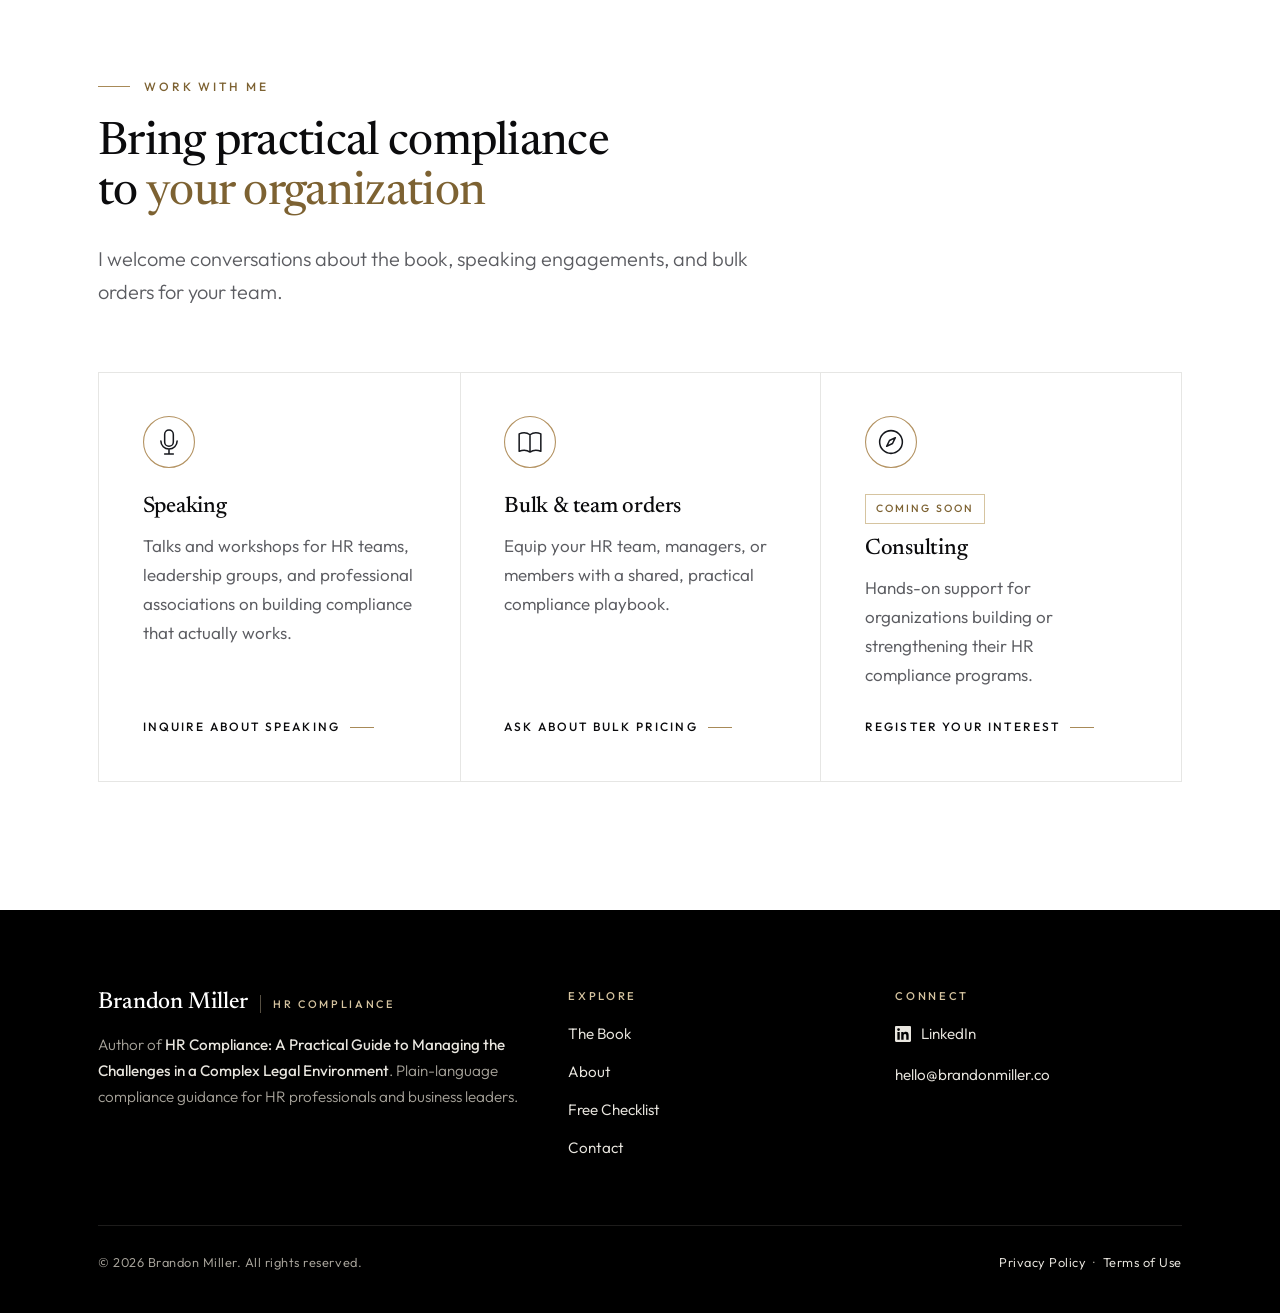
==== commit 69c583ad: "Gallery White palette with gold buttons (pending approval) - Pure white pages, near-black text, cool" ====
--- a/index.html
+++ b/index.html
@@ -6,7 +6,7 @@
   <title>Brandon Miller | HR Compliance Author</title>
   <meta name="description" content="Brandon Miller is the author of HR Compliance: A Practical Guide to Managing the Challenges in a Complex Legal Environment. Get the free HR compliance self-audit checklist.">
   <link rel="canonical" href="https://www.brandonmiller.co/">
-  <meta name="theme-color" content="#faf9f6">
+  <meta name="theme-color" content="#ffffff">
   <meta property="og:type" content="website">
   <meta property="og:site_name" content="Brandon Miller">
   <meta property="og:title" content="Brandon Miller | HR Compliance Author">
@@ -94,7 +94,7 @@
             <span class="eyebrow">Free download</span>
             <h2>Your free <em>self-audit</em> checklist</h2>
             <p class="lede">Subscribe and get a practical checklist to spot gaps before they become problems, plus updates on my new book.</p>
-            <form class="signup-form" action="https://app.kit.com/forms/KIT_FORM_ID/subscriptions" method="post" data-newsletter>
+            <form class="signup-form" action="https://app.kit.com/forms/10182836/subscriptions" method="post" data-newsletter>
               <label for="email-home">Email address</label>
               <input id="email-home" type="email" name="email_address" placeholder="you@company.com" autocomplete="email" required>
               <button class="btn btn-primary" type="submit">Send me the checklist</button>
--- a/assets/css/site.css
+++ b/assets/css/site.css
@@ -18,16 +18,17 @@
 }
 
 :root {
-  --porcelain: #faf9f6;
+  --porcelain: #ffffff;   /* page background */
   --white: #ffffff;
-  --stone: #f0eee9;
-  --ink: #15171c;
-  --ink-deep: #0e1014;
-  --muted: #5f626a;
-  --line: #e3e0d9;
-  --gold: #b39261;
-  --gold-deep: #86683a;
-  --gold-soft: #d8c6a4;
+  --stone: #f5f5f4;
+  --ink: #0b0b0d;
+  --ink-deep: #000000;
+  --muted: #5b5c61;
+  --line: #e6e6e4;
+  --gold: #a88a58;        /* rules, dots, accents */
+  --gold-deep: #7d6232;   /* gold text on white (5.7:1) */
+  --gold-soft: #d6c4a0;   /* gold text on black */
+  --gold-button: #c8a86c; /* button fill; ink text on it is 8.7:1 */
   --on-dark: #e9e6df;
   --on-dark-muted: #a9a59c;
 
@@ -65,7 +66,8 @@
 a { color: var(--ink); text-decoration-color: var(--gold); text-decoration-thickness: 1px; text-underline-offset: 4px; }
 a:hover { color: var(--gold-deep); }
 
-:focus-visible { outline: 2px solid var(--gold); outline-offset: 3px; }
+:focus-visible { outline: 2px solid var(--gold-deep); outline-offset: 3px; }
+.bg-ink :focus-visible, .site-footer :focus-visible { outline-color: var(--gold-soft); }
 
 h1, h2, h3, h4 {
   font-family: var(--display);
@@ -121,22 +123,21 @@
   text-decoration: none; cursor: pointer;
   transition: background-color .3s var(--ease), color .3s var(--ease), border-color .3s var(--ease);
 }
-.btn-primary { background: var(--ink); color: var(--white); }
-.btn-primary:hover { background: var(--gold-deep); color: var(--white); }
+.btn-primary { background: var(--gold-button); color: var(--ink); }
+.btn-primary:hover { background: var(--ink); color: var(--white); }
 .btn-outline { border-color: var(--ink); color: var(--ink); background: transparent; }
 .btn-outline:hover { background: var(--ink); color: var(--white); }
-.btn-gold { background: var(--gold); color: var(--ink-deep); }
+.btn-gold { background: var(--gold-button); color: var(--ink-deep); }
 .btn-gold:hover { background: var(--gold-soft); color: var(--ink-deep); }
 .btn-light { border-color: rgba(233, 230, 223, .45); color: var(--on-dark); }
 .btn-light:hover { background: var(--on-dark); color: var(--ink); }
-.btn[aria-disabled="true"] { opacity: .55; cursor: not-allowed; }
-.btn[aria-disabled="true"]:hover { background: var(--ink); }
+.btn[aria-disabled="true"], .btn[aria-disabled="true"]:hover { background: var(--stone); color: var(--muted); border-color: var(--line); cursor: not-allowed; }
 .btn-row { display: flex; flex-wrap: wrap; gap: 14px; }
 
 /* ---------- Header ---------- */
 .site-header {
   position: sticky; top: 0; z-index: 50;
-  background: rgba(250, 249, 246, .9);
+  background: rgba(255, 255, 255, .92);
   -webkit-backdrop-filter: saturate(140%) blur(14px);
   backdrop-filter: saturate(140%) blur(14px);
   border-bottom: 1px solid transparent;
@@ -152,7 +153,10 @@
   color: var(--gold-deep); padding-left: 12px; border-left: 1px solid var(--gold-soft);
 }
 .brand:hover { color: var(--ink); }
-@media (max-width: 520px) { .brand-tag { display: none; } }
+@media (max-width: 520px) {
+  .brand { flex-direction: column; align-items: flex-start; gap: 6px; }
+  .brand-tag { padding-left: 0; border-left: 0; font-size: .6rem; letter-spacing: .26em; }
+}
 
 .site-nav ul { list-style: none; margin: 0; padding: 0; display: flex; align-items: center; gap: 4px; }
 .site-nav a {
@@ -194,7 +198,7 @@
 section { padding: clamp(72px, 10vw, 140px) 0; }
 .section-head { max-width: 700px; margin-bottom: clamp(36px, 5vw, 64px); }
 .section-head.center { margin-left: auto; margin-right: auto; text-align: center; }
-.bg-white { background: var(--white); }
+.bg-white { background: var(--white); border-top: 1px solid var(--line); border-bottom: 1px solid var(--line); }
 .bg-stone { background: var(--stone); }
 .bg-ink { background: var(--ink); color: var(--on-dark); }
 .bg-ink h2, .bg-ink h3 { color: var(--white); }
@@ -210,7 +214,7 @@
 .hero .lede { max-width: 32em; margin-bottom: 2.4rem; }
 .hero-art {
   position: relative; width: 100%; max-width: 480px; aspect-ratio: 4 / 5; justify-self: end;
-  background: radial-gradient(120% 80% at 50% 30%, #2a2d35 0%, var(--ink) 55%, var(--ink-deep) 100%);
+  background: radial-gradient(120% 80% at 50% 30%, #26272b 0%, var(--ink) 55%, var(--ink-deep) 100%);
   display: grid; place-items: center;
 }
 .hero-art::before {
@@ -231,7 +235,7 @@
 
 @media (max-width: 900px) {
   .hero-grid { grid-template-columns: 1fr; }
-  .hero-art { max-width: 420px; justify-self: center; order: -1; }
+  .hero-art { max-width: 340px; justify-self: center; }
 }
 
 /* ---------- Book feature ---------- */
@@ -287,9 +291,9 @@
 .signup-form input[type="email"] {
   flex: 1 1 240px; min-width: 0;
   font: 400 1rem var(--sans); color: var(--ink);
-  padding: 1.05em 1.2em; border-radius: 0; border: 1px solid #cfcbc2; background: var(--white);
-}
-.signup-form input[type="email"]:focus { outline: none; border-color: var(--gold); box-shadow: 0 0 0 3px rgba(179, 146, 97, .18); }
+  padding: 1.05em 1.2em; border-radius: 0; border: 1px solid #d6d6d4; background: var(--white);
+}
+.signup-form input[type="email"]:focus { outline: none; border-color: var(--gold-deep); box-shadow: 0 0 0 3px rgba(134, 104, 58, .22); }
 .form-note { font-size: .85rem; color: var(--muted); margin: 1rem 0 0; }
 .form-status { font-size: .95rem; margin: 1rem 0 0; color: var(--gold-deep); font-weight: 500; }
 .form-status.error { color: #9b2c22; }
@@ -346,13 +350,31 @@
 .book-hero .cover-frame::before { content: ""; position: absolute; inset: 14px; border: 1px solid rgba(216, 198, 164, .4); pointer-events: none; }
 .book-hero .cover { width: 100%; box-shadow: 0 30px 50px -20px rgba(0, 0, 0, .7); position: relative; }
 .book-hero h1 { font-size: clamp(2.8rem, 6vw, 4.4rem); margin-bottom: .15em; }
-.dates { display: grid; grid-template-columns: repeat(2, minmax(0, 1fr)); margin: 2rem 0; max-width: 480px; border-top: 1px solid var(--line); border-bottom: 1px solid var(--line); }
-.date-box { padding: 16px 0; }
-.date-box + .date-box { padding-left: 24px; border-left: 1px solid var(--line); }
-.date-box small { display: block; font-size: .68rem; font-weight: 500; letter-spacing: .22em; text-transform: uppercase; color: var(--gold-deep); }
-.date-box b { font-family: var(--display); font-size: 1.25rem; color: var(--ink); font-weight: 500; }
+.formats { list-style: none; margin: 2rem 0 0; padding: 0; max-width: 580px; border-top: 1px solid var(--line); }
+.formats li { display: flex; flex-wrap: wrap; align-items: center; justify-content: space-between; gap: 14px 24px; padding: 18px 0; border-bottom: 1px solid var(--line); }
+.formats li > div { flex: 1 1 15em; min-width: 0; }
+.formats b { display: block; font-family: var(--display); font-size: 1.3rem; font-weight: 500; line-height: 1.2; color: var(--ink); }
+.formats span { display: block; margin-top: 4px; font-size: .88rem; line-height: 1.5; color: var(--muted); }
+.formats .btn { flex: none; min-width: 15em; padding: 1.2em 1.6em; }
 .preorder-note { font-size: .9rem; color: var(--muted); margin-top: 1.2rem; }
-@media (max-width: 820px) { .book-hero { grid-template-columns: 1fr; } .book-hero .cover-frame { max-width: 340px; } }
+@media (max-width: 820px) { .book-hero { grid-template-columns: 1fr; } .book-hero .cover-frame { max-width: 300px; order: 2; } }
+@media (max-width: 520px) { .formats .btn { width: 100%; } }
+
+/* Mobile pre-order bar (shown by site.js only once the pre-order link is live) */
+.buy-bar {
+  position: fixed; left: 0; right: 0; bottom: 0; z-index: 40;
+  background: rgba(255, 255, 255, .96); -webkit-backdrop-filter: blur(12px); backdrop-filter: blur(12px);
+  border-top: 1px solid var(--line);
+  padding: 10px 0 calc(10px + env(safe-area-inset-bottom, 0px));
+  transform: translateY(110%); transition: transform .35s var(--ease);
+}
+.buy-bar.show { transform: none; }
+.buy-bar-inner { display: flex; align-items: center; justify-content: space-between; gap: 14px; }
+.buy-bar span { font-size: .8rem; color: var(--muted); line-height: 1.3; }
+.buy-bar b { display: block; font-family: var(--display); font-size: 1.1rem; font-weight: 500; color: var(--ink); }
+.buy-bar .btn { padding: 1.1em 1.6em; }
+@media (min-width: 821px) { .buy-bar { display: none; } }
+@media (prefers-reduced-motion: reduce) { .buy-bar { transition: none; } }
 
 .prose { font-size: 1.125rem; }
 .prose p { margin-bottom: 1.3em; }
@@ -391,10 +413,10 @@
 .field label .opt { font-weight: 400; color: var(--muted); letter-spacing: .1em; text-transform: none; }
 .field input, .field select, .field textarea {
   width: 100%; font: 400 1rem var(--sans); color: var(--ink);
-  padding: .95em 1em; border: 1px solid #cfcbc2; border-radius: 0; background: var(--porcelain);
+  padding: .95em 1em; border: 1px solid #d6d6d4; border-radius: 0; background: var(--porcelain);
 }
 .field textarea { min-height: 170px; resize: vertical; line-height: 1.55; }
-.field input:focus, .field select:focus, .field textarea:focus { outline: none; border-color: var(--gold); background: var(--white); box-shadow: 0 0 0 3px rgba(179, 146, 97, .18); }
+.field input:focus, .field select:focus, .field textarea:focus { outline: none; border-color: var(--gold-deep); background: var(--white); box-shadow: 0 0 0 3px rgba(134, 104, 58, .22); }
 .hp { position: absolute !important; left: -9999px !important; }
 @media (max-width: 820px) { .contact-grid { grid-template-columns: 1fr; } }
 
@@ -417,6 +439,13 @@
 .thanks-card .badge::before { content: ""; position: absolute; inset: 8px; border-radius: 50%; background: var(--ink); }
 .thanks-card .badge svg { position: relative; }
 .thanks-card .btn-row { justify-content: center; margin-top: 2.4rem; }
+.inbox-note {
+  display: grid; grid-template-columns: 44px 1fr; gap: 18px; align-items: start; text-align: left;
+  max-width: 580px; margin: 3rem auto 0; padding: 24px 26px; background: var(--white); border: 1px solid var(--line);
+}
+.inbox-note .icon { width: 44px; height: 44px; }
+.inbox-note b { display: block; font-family: var(--display); font-size: 1.2rem; font-weight: 500; color: var(--ink); margin-bottom: 6px; }
+.inbox-note p { margin: 0; font-size: .95rem; color: var(--muted); }
 
 /* ---------- CTA band ---------- */
 .cta-band { text-align: center; }
@@ -443,5 +472,5 @@
 
 /* ---------- 404 ---------- */
 .notfound { text-align: center; padding: clamp(88px, 14vw, 170px) 0; }
-.notfound .big { font-family: var(--display); font-weight: 300; font-size: clamp(6rem, 18vw, 11rem); line-height: 1; color: var(--gold); margin: 0; }
+.notfound .big { font-family: var(--display); font-weight: 300; font-size: clamp(6rem, 18vw, 11rem); line-height: 1; color: var(--gold-deep); margin: 0; }
 .notfound .btn-row { justify-content: center; margin-top: 2.4rem; }
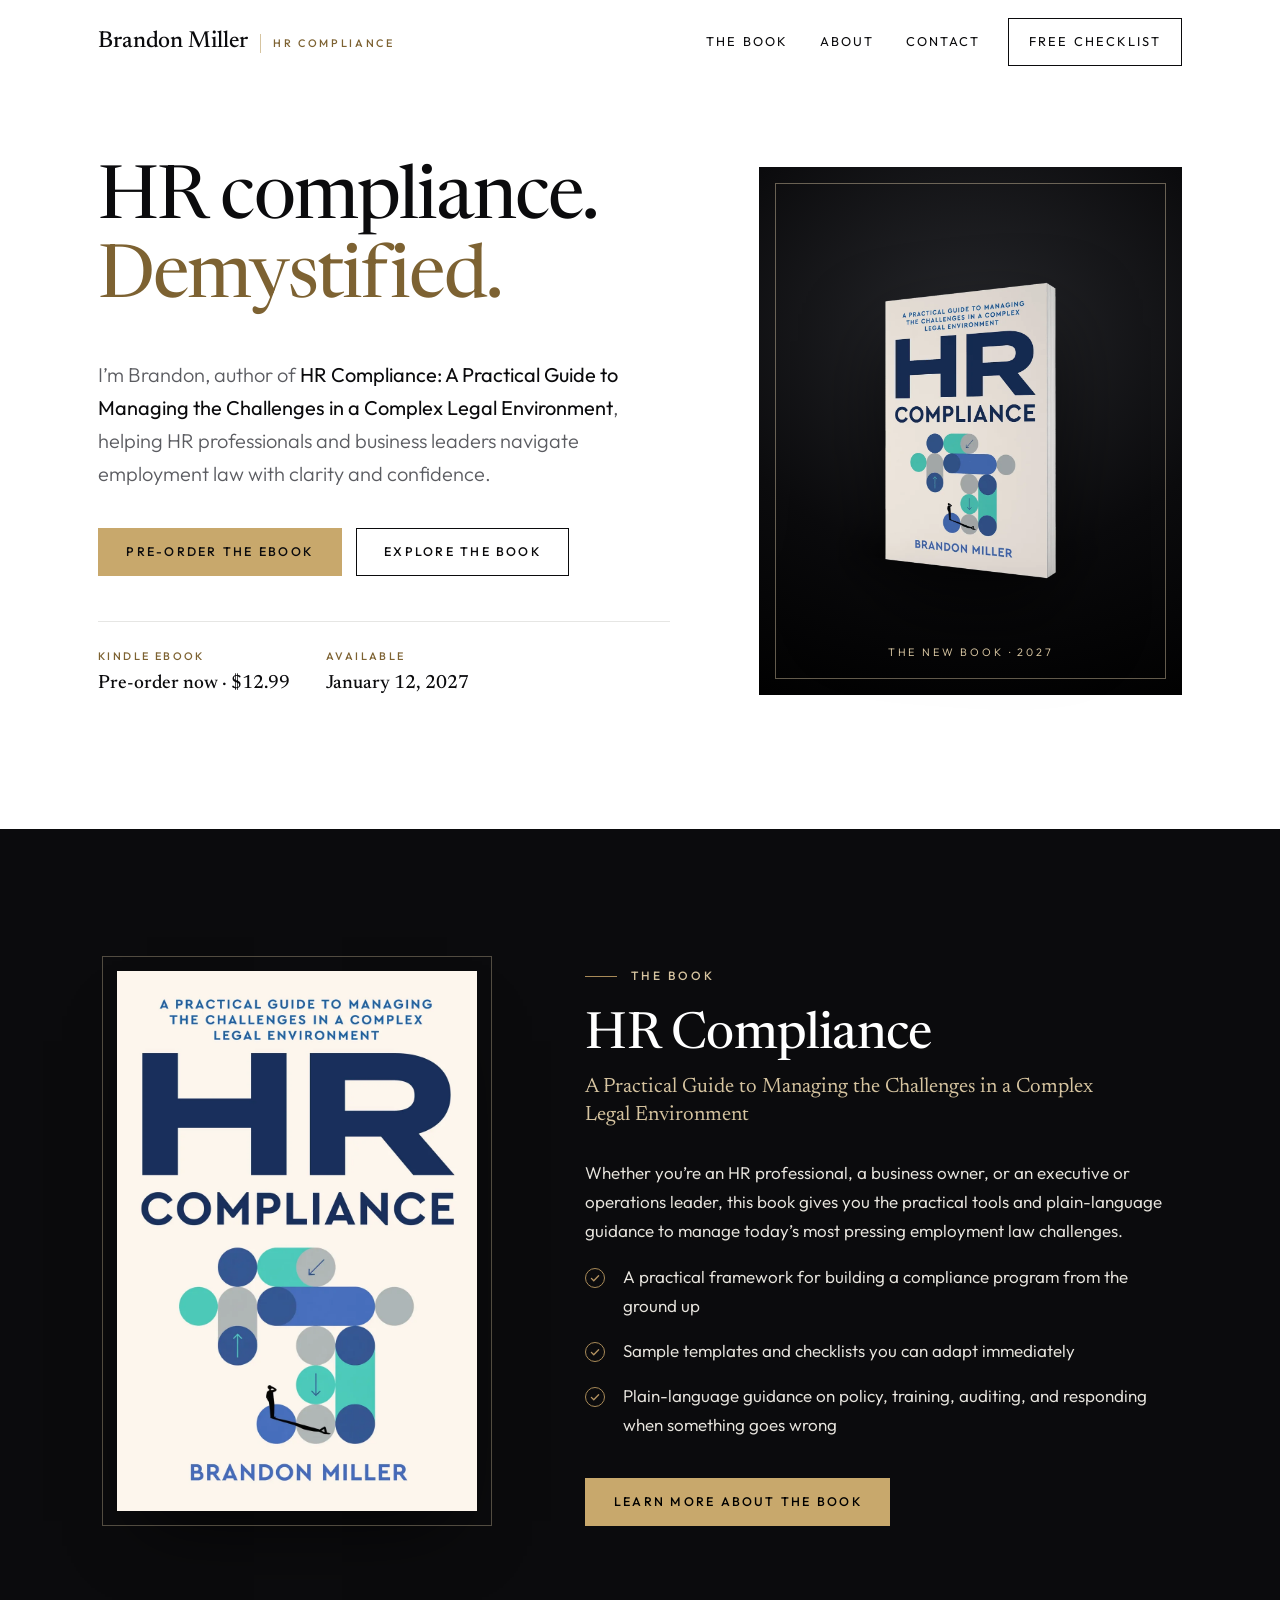
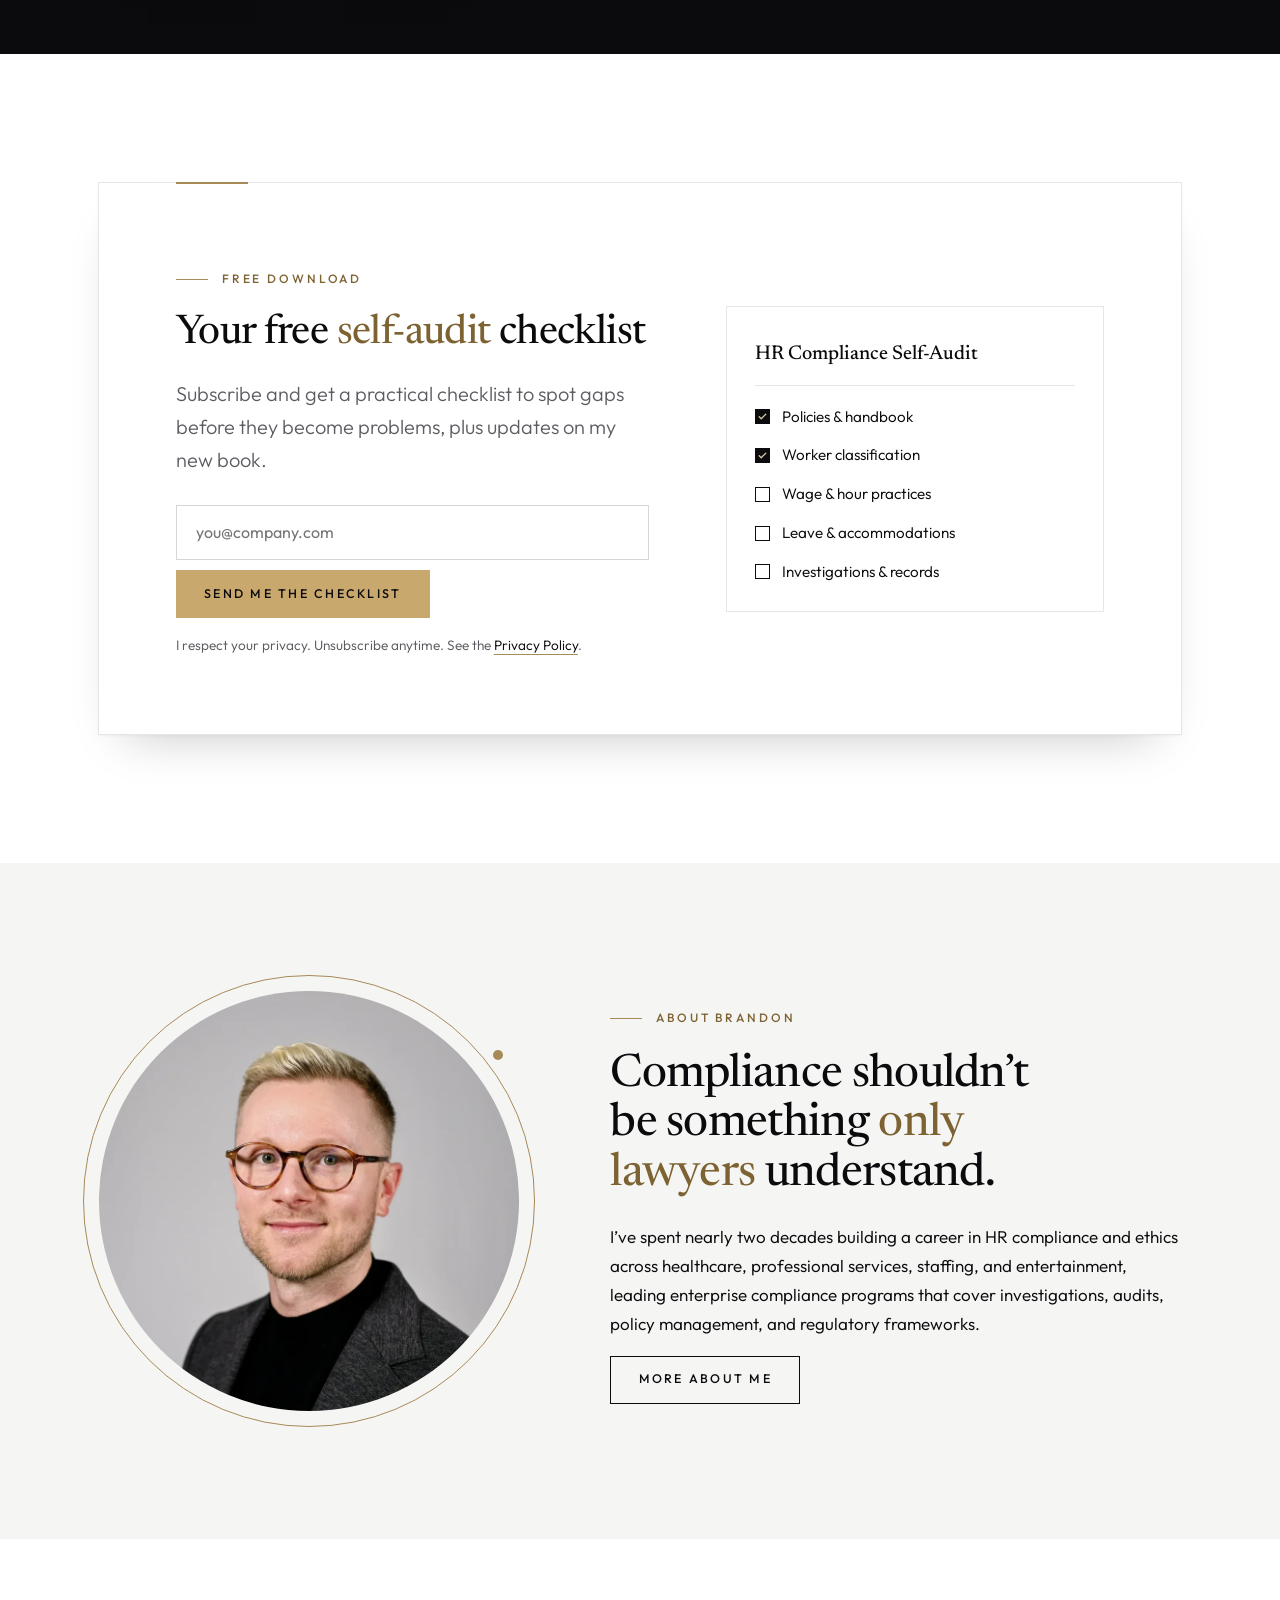
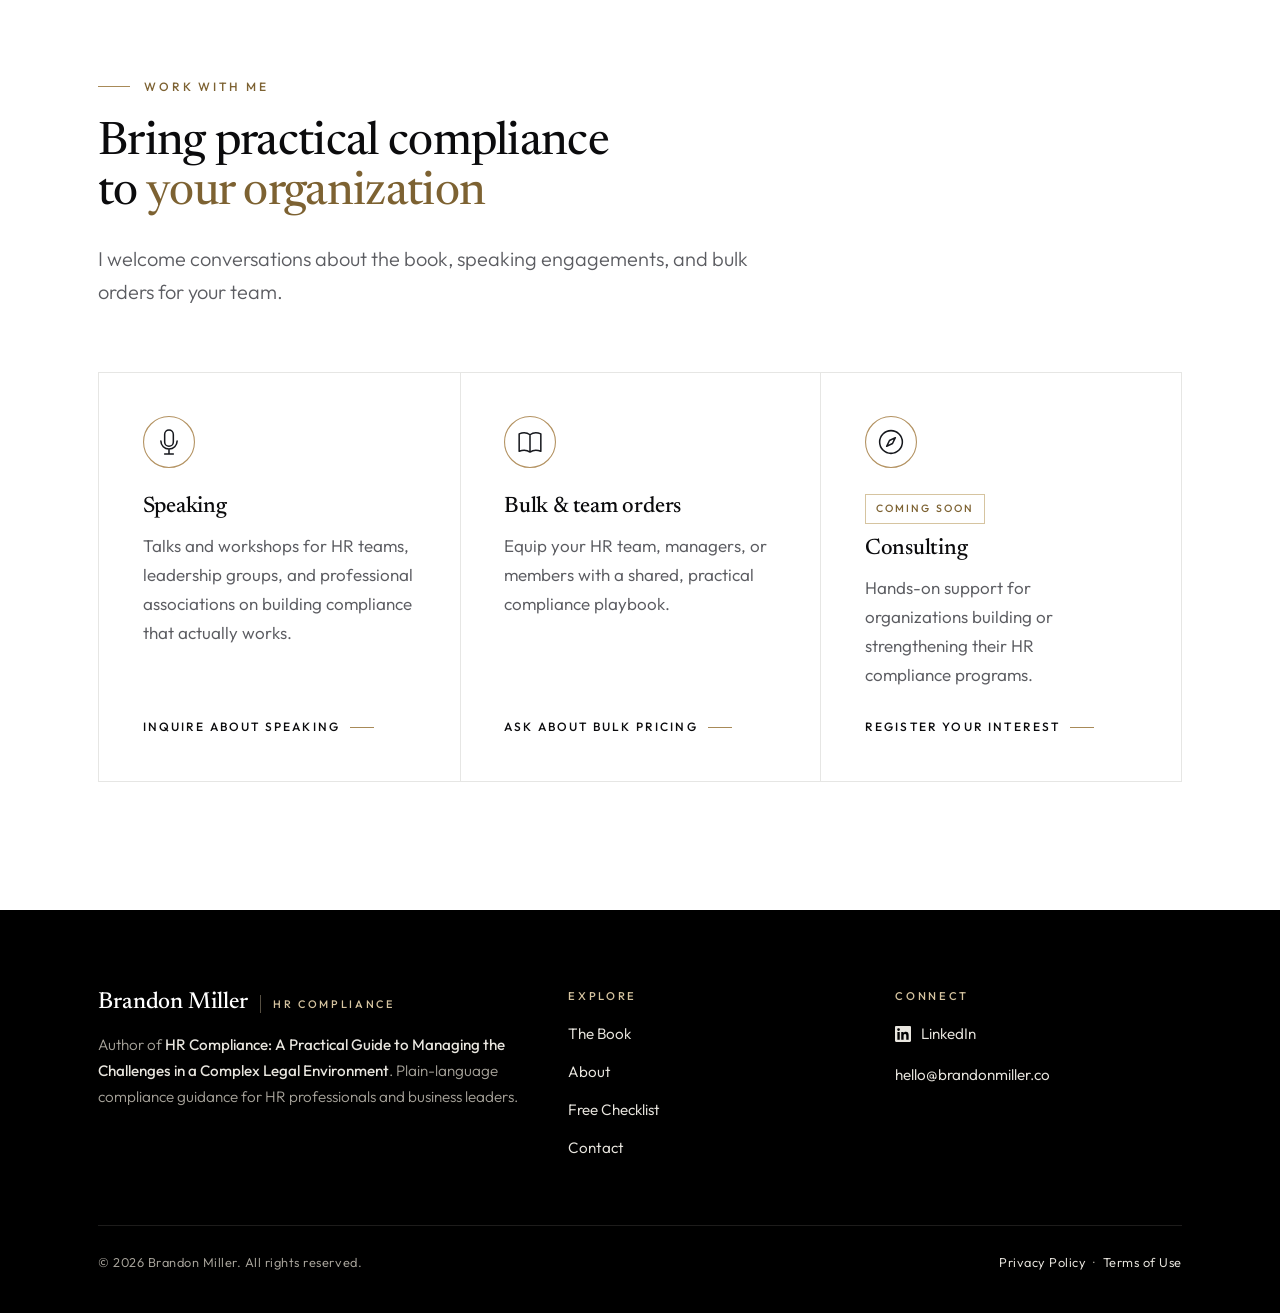
==== commit 3663edcc: "Turn on ebook pre-order: Amazon link, $12.99 price, and updated launch copy - Book page: gold Pre-or" ====
--- a/index.html
+++ b/index.html
@@ -22,7 +22,7 @@
   <link rel="stylesheet" href="/assets/css/site.css">
   <script src="/assets/js/site.js" defer></script>
   <script type="application/ld+json">{"@context": "https://schema.org", "@type": "Person", "name": "Brandon Miller", "url": "https://www.brandonmiller.co/", "image": "https://www.brandonmiller.co/assets/img/headshot.webp", "jobTitle": "Compliance and ethics leader and author", "hasCredential": ["CCEP", "SPHR"], "sameAs": ["https://www.linkedin.com/in/millerbrandonc/"]}</script>
-  <script type="application/ld+json">{"@context": "https://schema.org", "@type": "Book", "name": "HR Compliance: A Practical Guide to Managing the Challenges in a Complex Legal Environment", "author": {"@type": "Person", "name": "Brandon Miller", "url": "https://www.brandonmiller.co/about"}, "image": "https://www.brandonmiller.co/assets/img/cover.webp", "url": "https://www.brandonmiller.co/book", "datePublished": "2027-01-12", "bookFormat": "https://schema.org/EBook", "inLanguage": "en"}</script>
+  <script type="application/ld+json">{"@context": "https://schema.org", "@type": "Book", "name": "HR Compliance: A Practical Guide to Managing the Challenges in a Complex Legal Environment", "author": {"@type": "Person", "name": "Brandon Miller", "url": "https://www.brandonmiller.co/about"}, "image": "https://www.brandonmiller.co/assets/img/cover.webp", "url": "https://www.brandonmiller.co/book", "datePublished": "2027-01-12", "bookFormat": "https://schema.org/EBook", "inLanguage": "en", "offers": {"@type": "Offer", "price": "12.99", "priceCurrency": "USD", "availability": "https://schema.org/PreOrder", "url": "https://www.amazon.com/dp/B0HRQZYQR8"}}</script>
 </head><body>
   <a class="skip-link" href="#main">Skip to content</a>
   <header class="site-header">
@@ -52,11 +52,11 @@
           <h1>HR compliance. <em>Demystified.</em></h1>
           <p class="lede">I&rsquo;m Brandon, author of <em>HR Compliance: A Practical Guide to Managing the Challenges in a Complex Legal Environment</em>, helping HR professionals and business leaders navigate employment law with clarity and confidence.</p>
           <div class="btn-row">
-            <a class="btn btn-primary" href="/book">Explore the book</a>
-            <a class="btn btn-outline" href="#checklist">Get the free checklist</a>
+            <a class="btn btn-primary" href="https://www.amazon.com/dp/B0HRQZYQR8" target="_blank" rel="noopener">Pre-order the ebook</a>
+            <a class="btn btn-outline" href="/book">Explore the book</a>
           </div>
           <div class="release-strip">
-            <span><small>Ebook pre-order</small><b>November 17, 2026</b></span>
+            <span><small>Kindle ebook</small><b>Pre-order now &middot; $12.99</b></span>
             <span><small>Available</small><b>January 12, 2027</b></span>
           </div>
         </div>
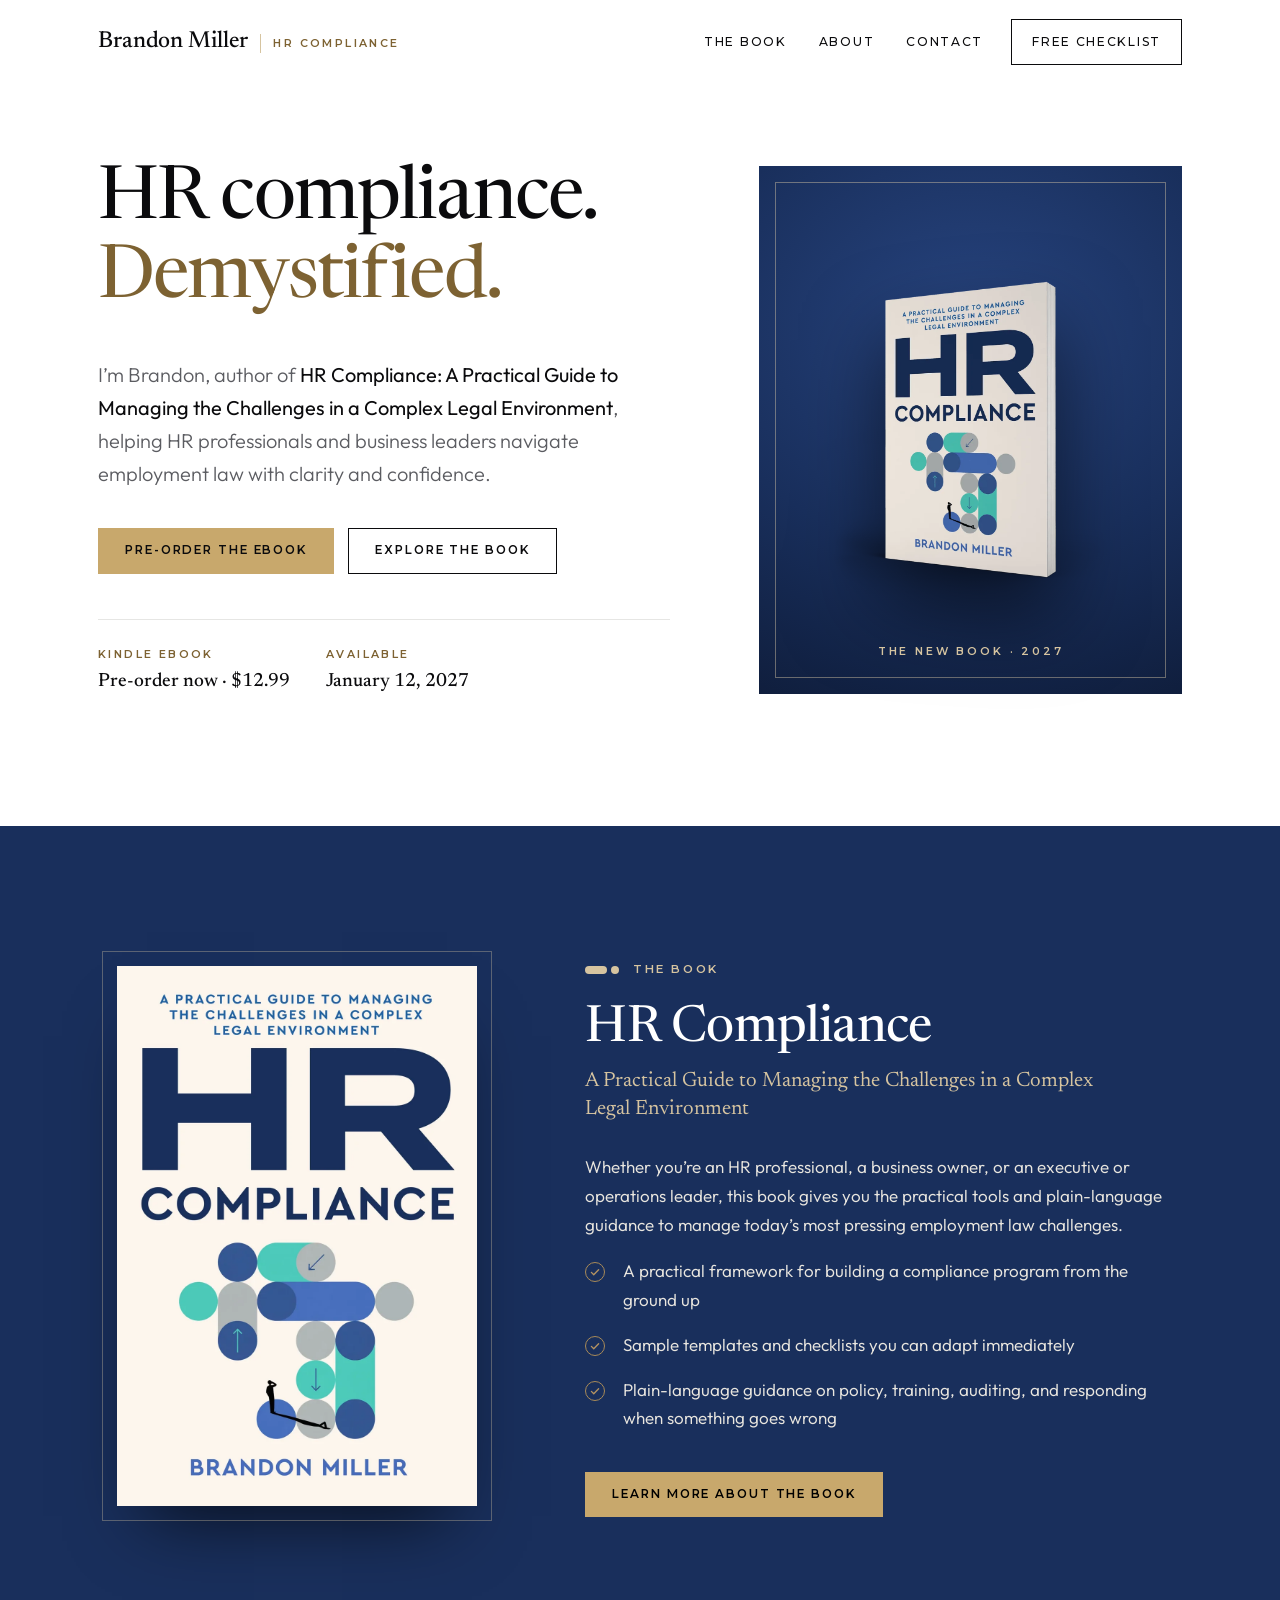
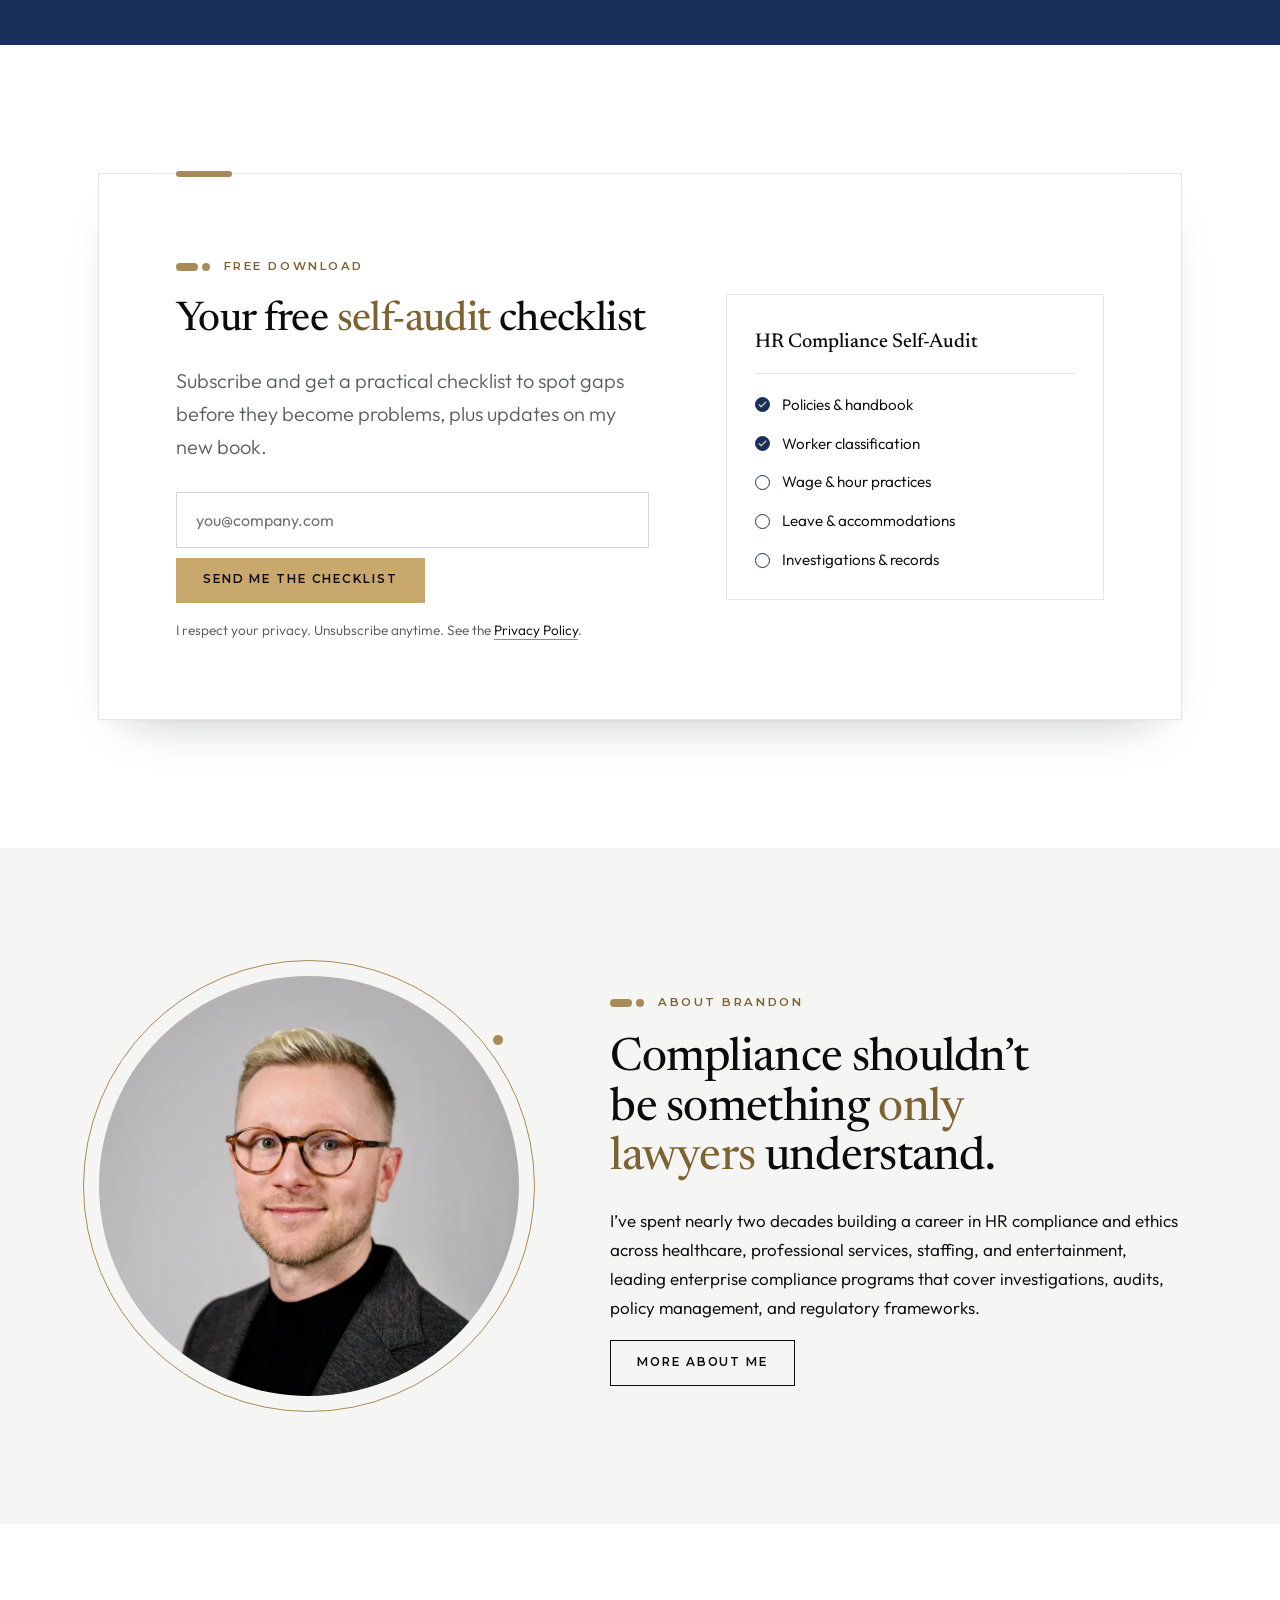
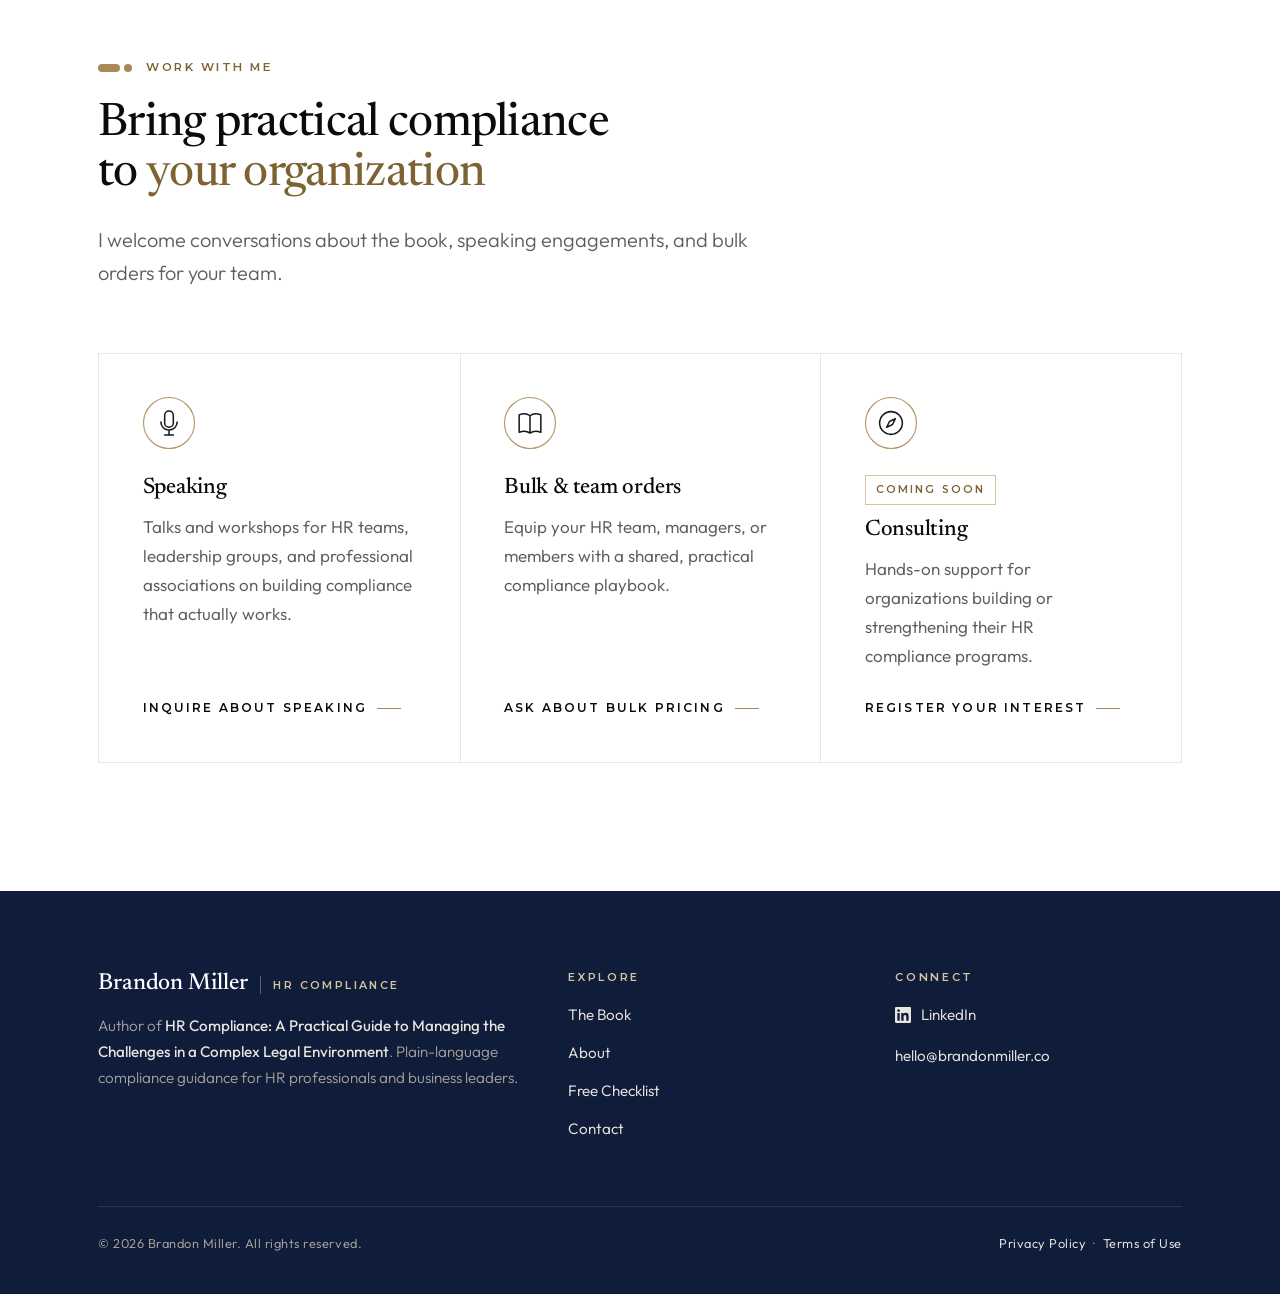
==== commit 635a72c3: "Echo the book cover: Montserrat labels, cover navy, capsule accents - Labels, buttons, and navigatio" ====
--- a/index.html
+++ b/index.html
@@ -19,6 +19,7 @@
   <link rel="apple-touch-icon" href="/assets/img/apple-touch-icon.png">
   <link rel="preload" href="/assets/fonts/outfit.woff2" as="font" type="font/woff2" crossorigin>
   <link rel="preload" href="/assets/fonts/newsreader.woff2" as="font" type="font/woff2" crossorigin>
+  <link rel="preload" href="/assets/fonts/montserrat.woff2" as="font" type="font/woff2" crossorigin>
   <link rel="stylesheet" href="/assets/css/site.css">
   <script src="/assets/js/site.js" defer></script>
   <script type="application/ld+json">{"@context": "https://schema.org", "@type": "Person", "name": "Brandon Miller", "url": "https://www.brandonmiller.co/", "image": "https://www.brandonmiller.co/assets/img/headshot.webp", "jobTitle": "Compliance and ethics leader and author", "hasCredential": ["CCEP", "SPHR"], "sameAs": ["https://www.linkedin.com/in/millerbrandonc/"]}</script>
--- a/assets/css/site.css
+++ b/assets/css/site.css
@@ -6,6 +6,13 @@
   font-family: "Newsreader";
   src: url("../fonts/newsreader.woff2") format("woff2");
   font-weight: 200 800;
+  font-style: normal;
+  font-display: swap;
+}
+@font-face {
+  font-family: "Montserrat";
+  src: url("../fonts/montserrat.woff2") format("woff2");
+  font-weight: 500 700;
   font-style: normal;
   font-display: swap;
 }
@@ -29,11 +36,14 @@
   --gold-deep: #7d6232;   /* gold text on white (5.7:1) */
   --gold-soft: #d6c4a0;   /* gold text on black */
   --gold-button: #c8a86c; /* button fill; ink text on it is 8.7:1 */
+  --navy: #192f5c;        /* the book cover's navy: dark sections */
+  --navy-deep: #0f1d3b;   /* footer */
   --on-dark: #e9e6df;
   --on-dark-muted: #a9a59c;
 
   --display: "Newsreader", Georgia, "Times New Roman", serif;
   --sans: "Outfit", system-ui, -apple-system, "Segoe UI", sans-serif;
+  --label: "Montserrat", "Outfit", system-ui, sans-serif; /* cover-style capitals */
 
   --wrap: 1180px;
   --gutter: clamp(16px, 4vw, 48px);
@@ -474,3 +484,43 @@
 .notfound { text-align: center; padding: clamp(88px, 14vw, 170px) 0; }
 .notfound .big { font-family: var(--display); font-weight: 300; font-size: clamp(6rem, 18vw, 11rem); line-height: 1; color: var(--gold-deep); margin: 0; }
 .notfound .btn-row { justify-content: center; margin-top: 2.4rem; }
+
+
+/* =====================================================================
+   Cover echo: ties the site to the book cover without copying it.
+   1. Cover-style geometric capitals for labels, buttons, and navigation
+   2. The cover's navy for dark sections
+   3. The cover's circle-and-capsule shapes as small accents
+   ===================================================================== */
+
+/* 1. Labels */
+.eyebrow, .btn, .brand-tag, .site-nav a, .hero-art .caption, .release-strip small,
+.creds li, .card .more, .tag, .author-note cite, .contact-list b, .field label,
+.legal h3, .footer-grid h3 {
+  font-family: var(--label); font-weight: 600;
+}
+.eyebrow { font-size: .72rem; letter-spacing: .22em; }
+.btn { font-size: .74rem; letter-spacing: .16em; }
+.site-nav a { font-size: .76rem; letter-spacing: .14em; font-weight: 500; }
+.brand-tag { letter-spacing: .22em; }
+
+/* 2. Navy surfaces */
+.bg-ink { background: var(--navy); }
+.site-footer { background: var(--navy-deep); }
+.hero-art { background: radial-gradient(120% 80% at 50% 30%, #27447f 0%, var(--navy) 55%, var(--navy-deep) 100%); }
+.book-hero .cover-frame { background: var(--navy); }
+.thanks-card .badge::before { background: var(--navy); }
+.checklist-preview li.done::before { background-color: var(--navy); }
+.skip-link { background: var(--navy); }
+.btn-primary:hover, .btn-outline:hover, .site-nav .nav-cta a:hover { background: var(--navy); color: var(--white); border-color: var(--navy); }
+.bg-ink .btn-gold:hover { background: var(--gold-soft); }
+
+/* 3. Circle-and-capsule accents (drawn with a mask so they take any color) */
+.eyebrow::before, .prose .pull::before, .prose .pull::after {
+  width: 34px; height: 8px; background: var(--gold);
+  -webkit-mask: url("data:image/svg+xml,%3Csvg xmlns='http://www.w3.org/2000/svg' viewBox='0 0 34 8'%3E%3Crect width='22' height='8' rx='4'/%3E%3Ccircle cx='30' cy='4' r='4'/%3E%3C/svg%3E") center/100% 100% no-repeat;
+          mask: url("data:image/svg+xml,%3Csvg xmlns='http://www.w3.org/2000/svg' viewBox='0 0 34 8'%3E%3Crect width='22' height='8' rx='4'/%3E%3Ccircle cx='30' cy='4' r='4'/%3E%3C/svg%3E") center/100% 100% no-repeat;
+}
+.bg-ink .eyebrow::before { background: var(--gold-soft); }
+.signup-card::before, .form-card::before { width: 56px; height: 6px; top: -3px; border-radius: 3px; }
+.checklist-preview li::before { border-radius: 50%; border-color: var(--navy); }
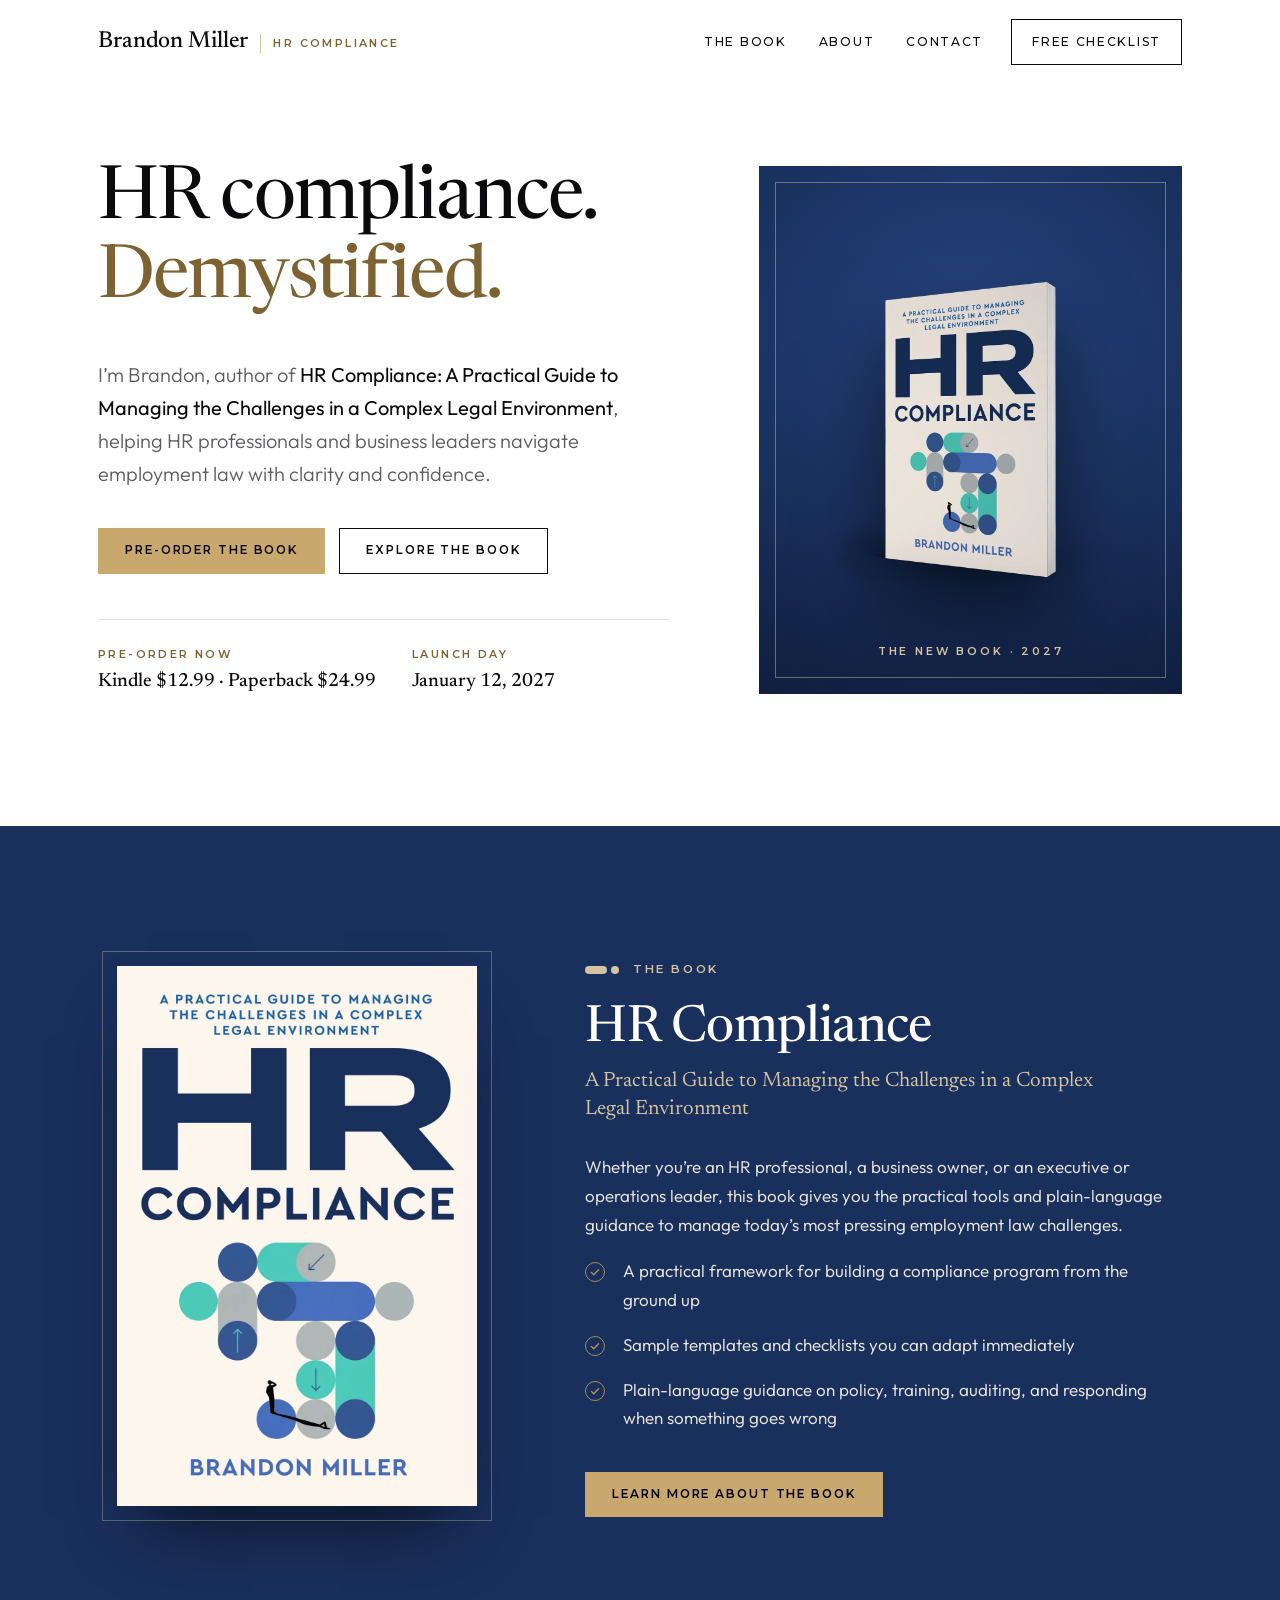
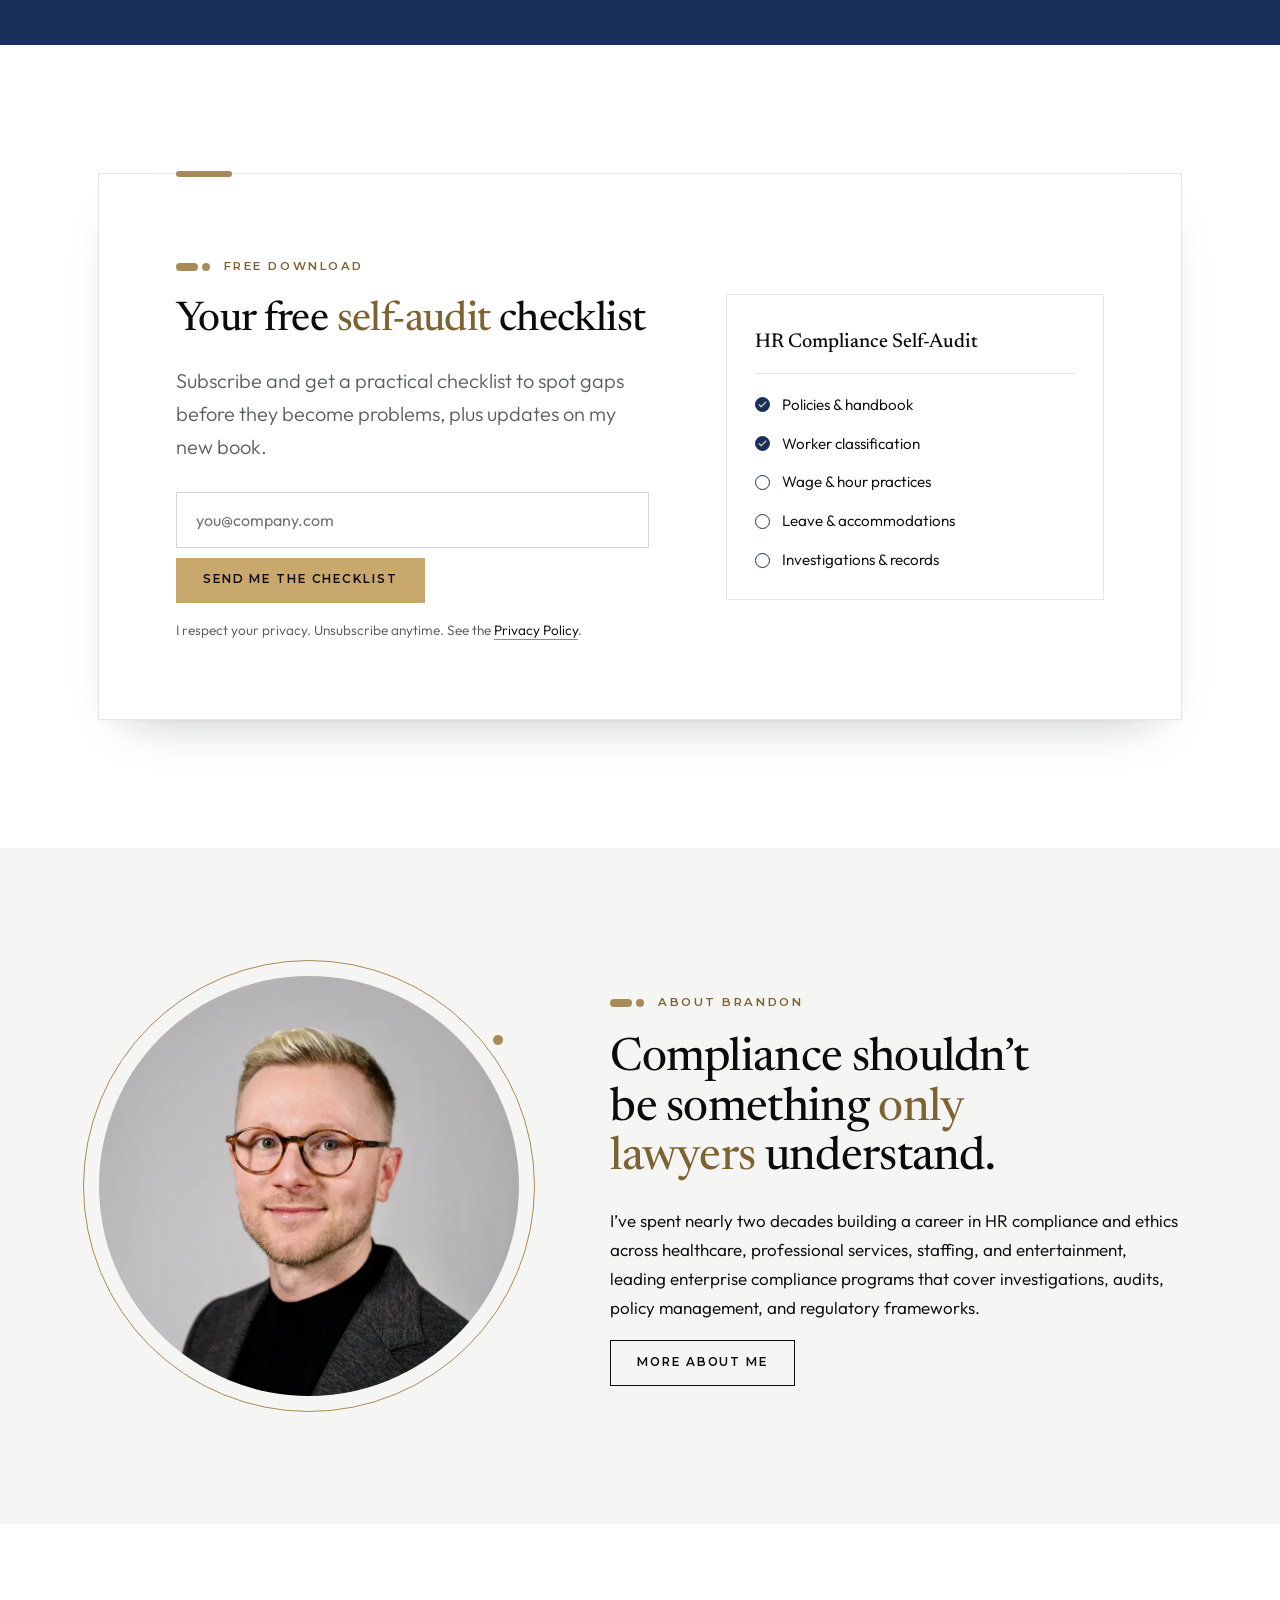
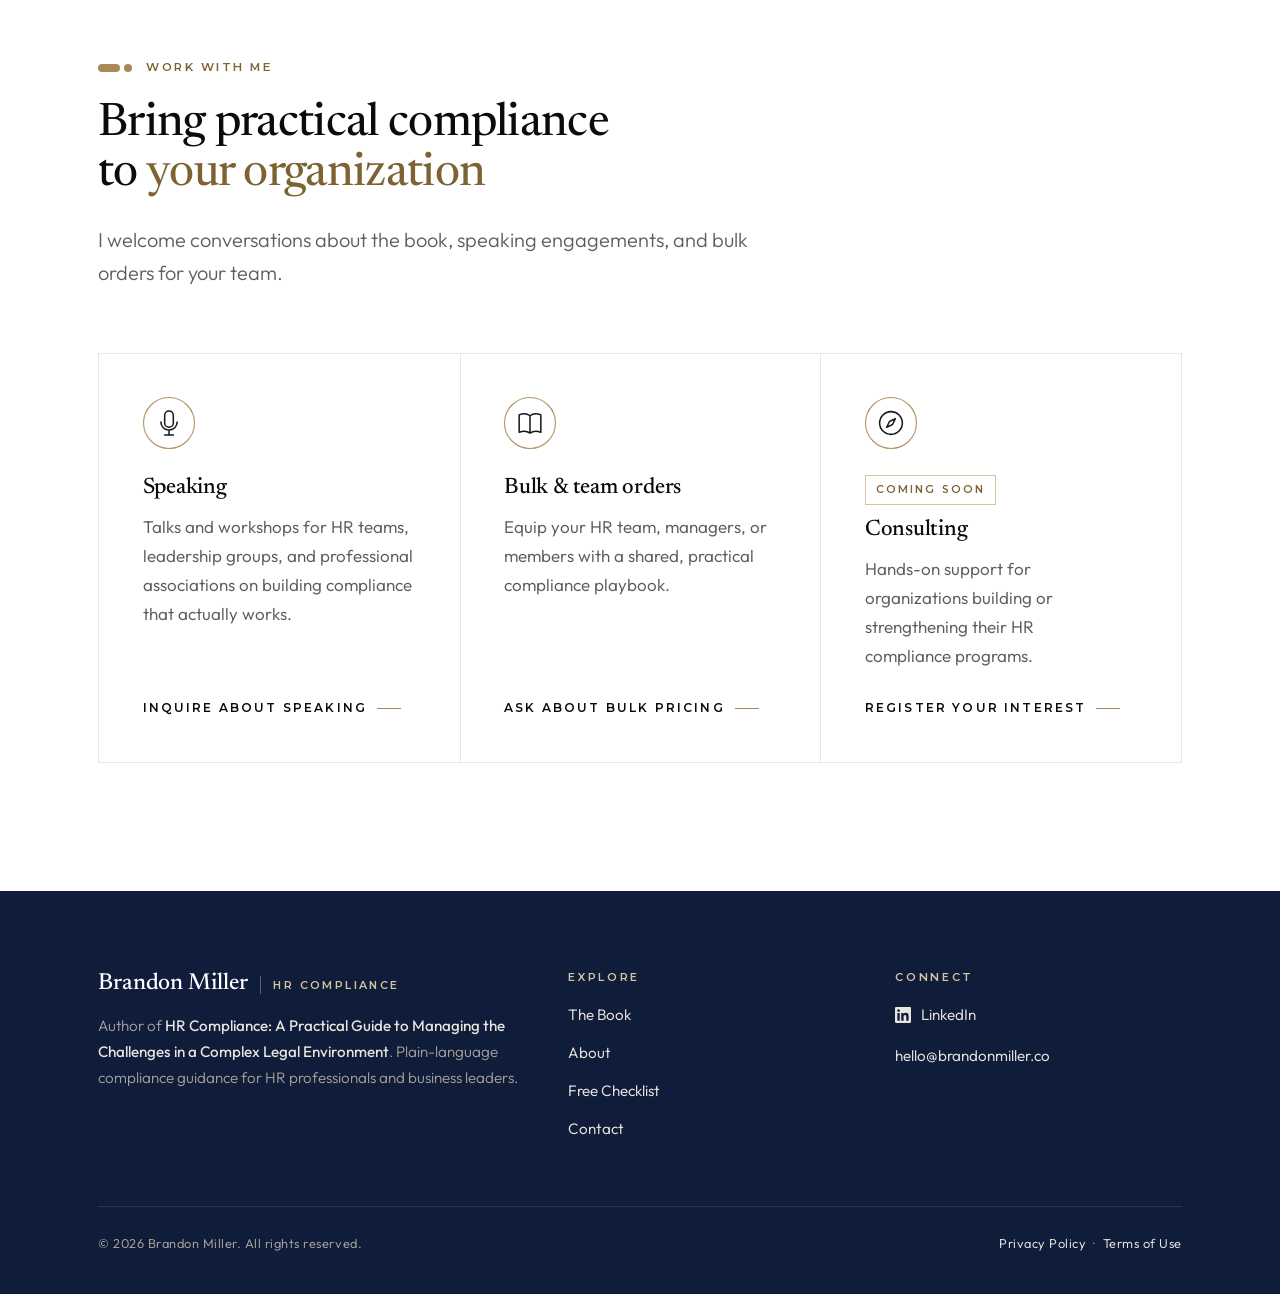
==== commit 92b7f483: "Add paperback pre-order ($24.99, ships January 4, 2027) - Book page: paperback row gets its own Amaz" ====
--- a/index.html
+++ b/index.html
@@ -23,7 +23,7 @@
   <link rel="stylesheet" href="/assets/css/site.css">
   <script src="/assets/js/site.js" defer></script>
   <script type="application/ld+json">{"@context": "https://schema.org", "@type": "Person", "name": "Brandon Miller", "url": "https://www.brandonmiller.co/", "image": "https://www.brandonmiller.co/assets/img/headshot.webp", "jobTitle": "Compliance and ethics leader and author", "hasCredential": ["CCEP", "SPHR"], "sameAs": ["https://www.linkedin.com/in/millerbrandonc/"]}</script>
-  <script type="application/ld+json">{"@context": "https://schema.org", "@type": "Book", "name": "HR Compliance: A Practical Guide to Managing the Challenges in a Complex Legal Environment", "author": {"@type": "Person", "name": "Brandon Miller", "url": "https://www.brandonmiller.co/about"}, "image": "https://www.brandonmiller.co/assets/img/cover.webp", "url": "https://www.brandonmiller.co/book", "datePublished": "2027-01-12", "bookFormat": "https://schema.org/EBook", "inLanguage": "en", "offers": {"@type": "Offer", "price": "12.99", "priceCurrency": "USD", "availability": "https://schema.org/PreOrder", "url": "https://www.amazon.com/dp/B0HRQZYQR8"}}</script>
+  <script type="application/ld+json">{"@context": "https://schema.org", "@type": "Book", "name": "HR Compliance: A Practical Guide to Managing the Challenges in a Complex Legal Environment", "author": {"@type": "Person", "name": "Brandon Miller", "url": "https://www.brandonmiller.co/about"}, "image": "https://www.brandonmiller.co/assets/img/cover.webp", "url": "https://www.brandonmiller.co/book", "inLanguage": "en", "workExample": [{"@type": "Book", "bookFormat": "https://schema.org/EBook", "datePublished": "2027-01-12", "offers": {"@type": "Offer", "price": "12.99", "priceCurrency": "USD", "availability": "https://schema.org/PreOrder", "url": "https://www.amazon.com/dp/B0HRQZYQR8"}}, {"@type": "Book", "bookFormat": "https://schema.org/Paperback", "datePublished": "2027-01-04", "numberOfPages": 250, "offers": {"@type": "Offer", "price": "24.99", "priceCurrency": "USD", "availability": "https://schema.org/PreOrder", "url": "https://www.amazon.com/dp/B0HQG6NXTF"}}]}</script>
 </head><body>
   <a class="skip-link" href="#main">Skip to content</a>
   <header class="site-header">
@@ -53,12 +53,12 @@
           <h1>HR compliance. <em>Demystified.</em></h1>
           <p class="lede">I&rsquo;m Brandon, author of <em>HR Compliance: A Practical Guide to Managing the Challenges in a Complex Legal Environment</em>, helping HR professionals and business leaders navigate employment law with clarity and confidence.</p>
           <div class="btn-row">
-            <a class="btn btn-primary" href="https://www.amazon.com/dp/B0HRQZYQR8" target="_blank" rel="noopener">Pre-order the ebook</a>
+            <a class="btn btn-primary" href="https://www.amazon.com/dp/B0HRQZYQR8" target="_blank" rel="noopener">Pre-order the book</a>
             <a class="btn btn-outline" href="/book">Explore the book</a>
           </div>
           <div class="release-strip">
-            <span><small>Kindle ebook</small><b>Pre-order now &middot; $12.99</b></span>
-            <span><small>Available</small><b>January 12, 2027</b></span>
+            <span><small>Pre-order now</small><b>Kindle $12.99 &middot; Paperback $24.99</b></span>
+            <span><small>Launch day</small><b>January 12, 2027</b></span>
           </div>
         </div>
         <div class="hero-art">
--- a/assets/css/site.css
+++ b/assets/css/site.css
@@ -12,7 +12,7 @@
 @font-face {
   font-family: "Montserrat";
   src: url("../fonts/montserrat.woff2") format("woff2");
-  font-weight: 500 700;
+  font-weight: 100 900;
   font-style: normal;
   font-display: swap;
 }
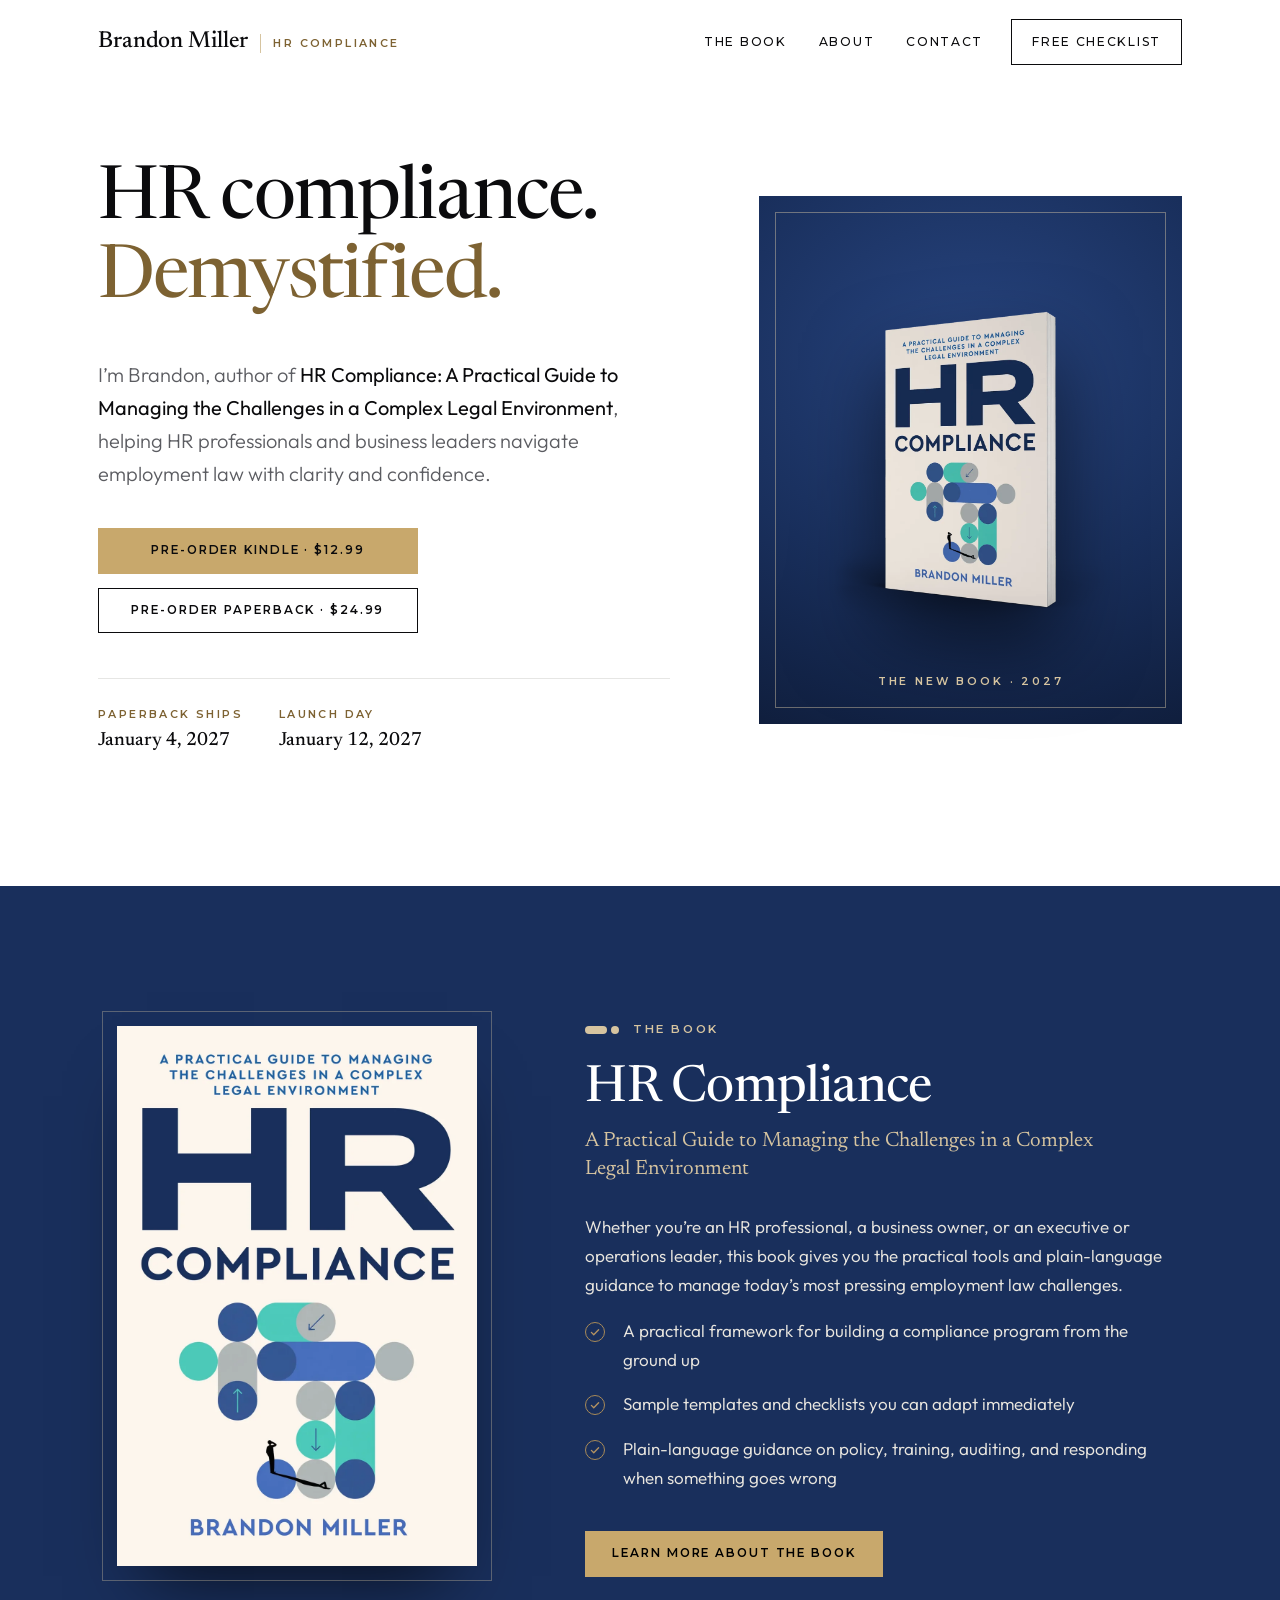
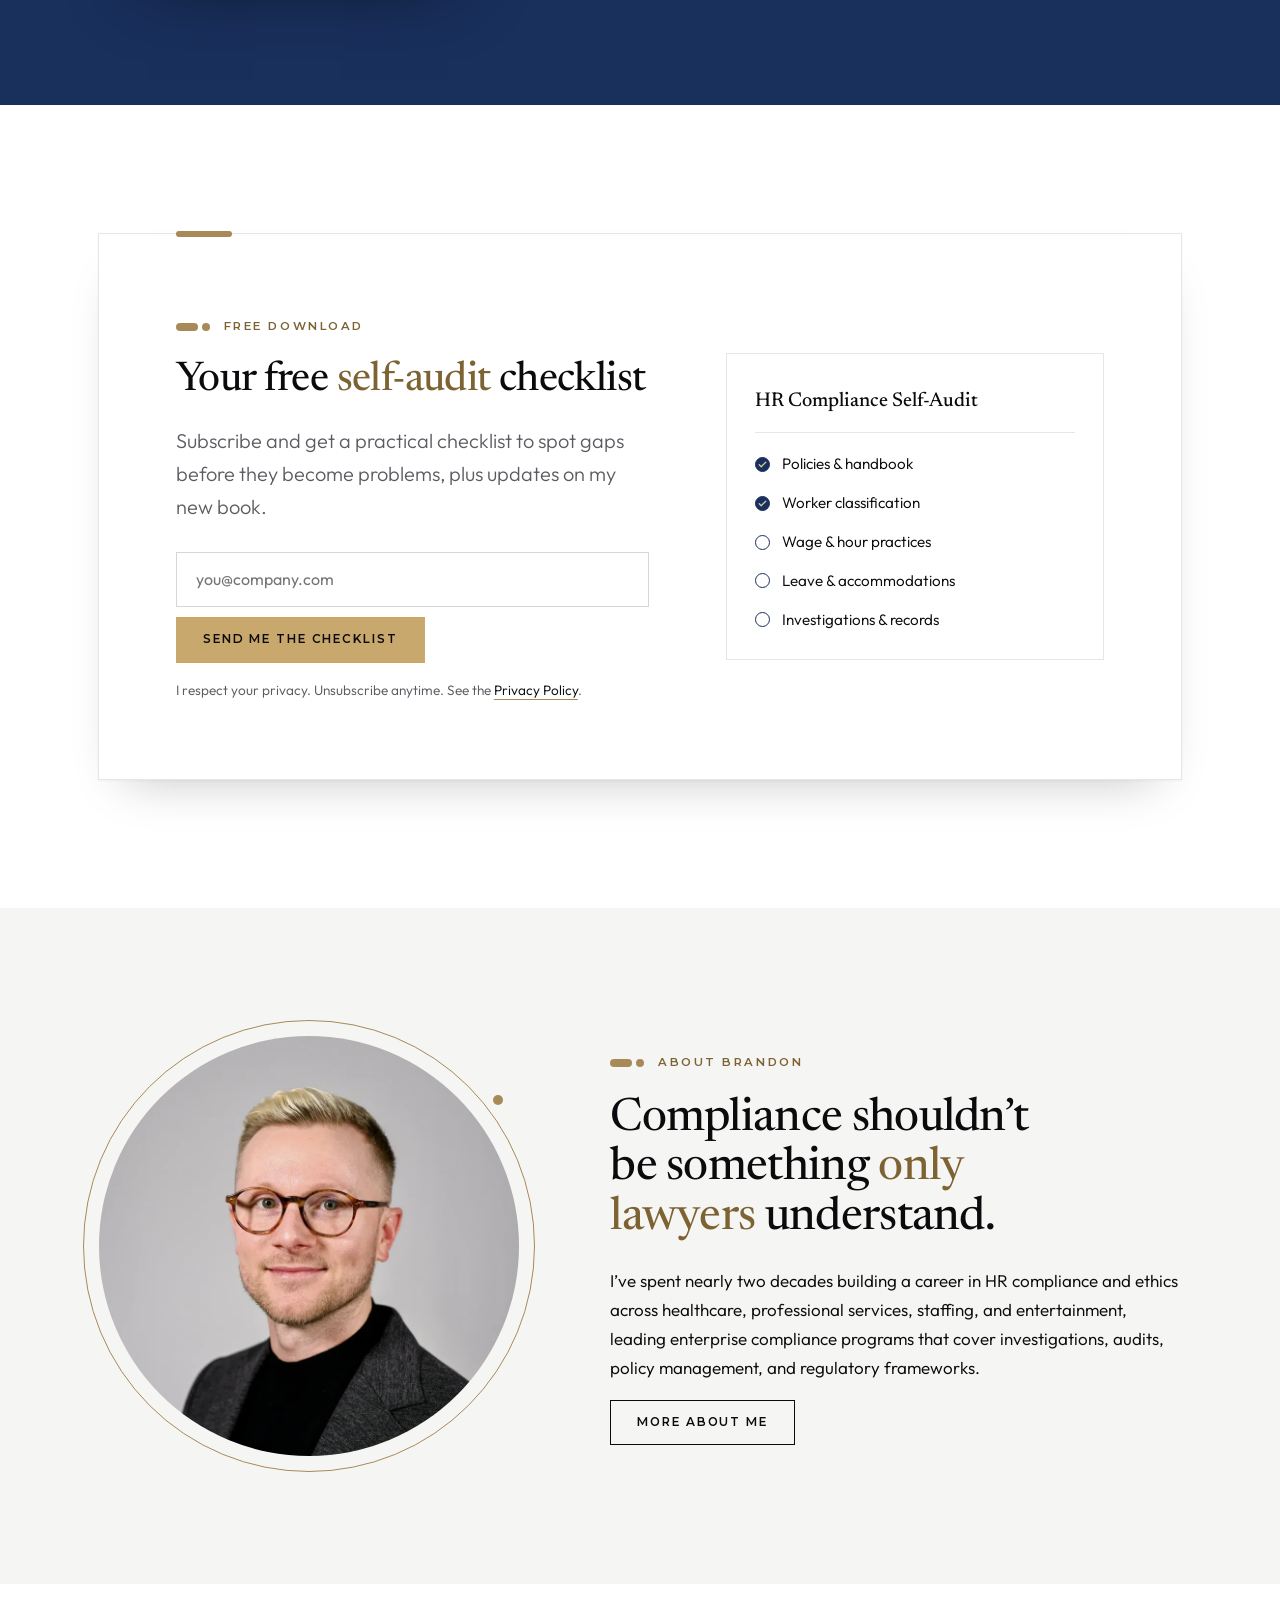
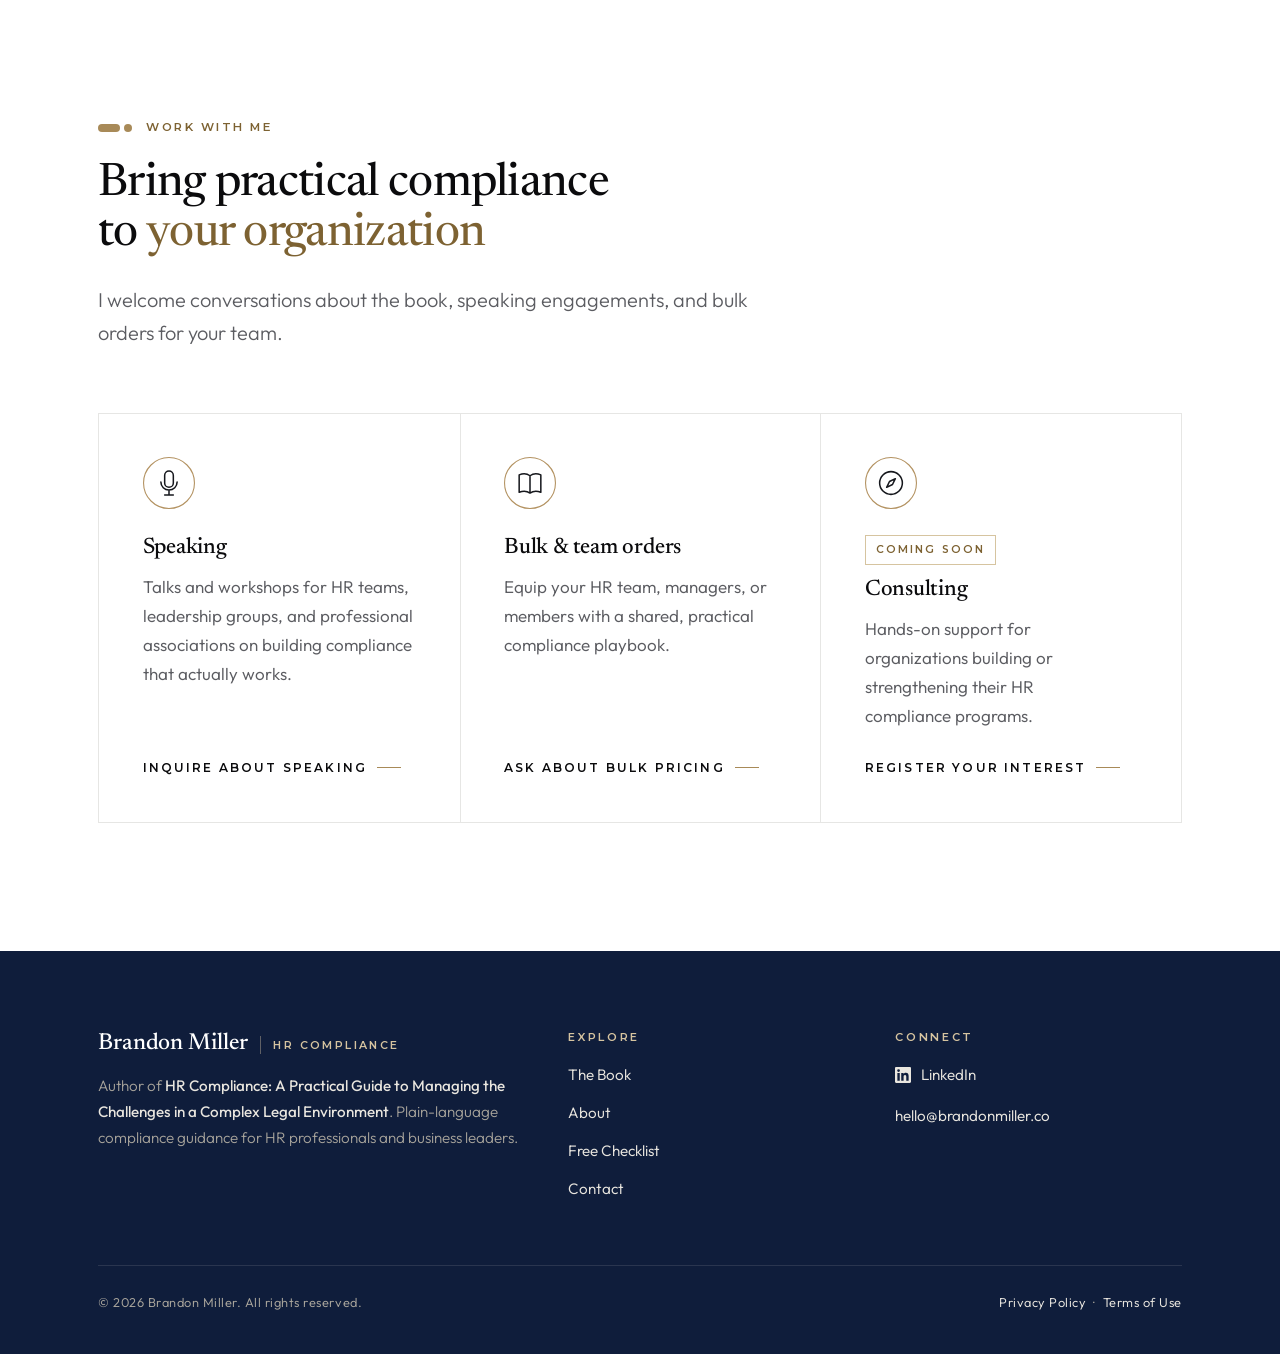
==== commit 54de157f: "Home: separate Kindle and paperback pre-order buttons - Hero offers Pre-order Kindle $12.99 and Pre-" ====
--- a/index.html
+++ b/index.html
@@ -53,11 +53,11 @@
           <h1>HR compliance. <em>Demystified.</em></h1>
           <p class="lede">I&rsquo;m Brandon, author of <em>HR Compliance: A Practical Guide to Managing the Challenges in a Complex Legal Environment</em>, helping HR professionals and business leaders navigate employment law with clarity and confidence.</p>
           <div class="btn-row">
-            <a class="btn btn-primary" href="https://www.amazon.com/dp/B0HRQZYQR8" target="_blank" rel="noopener">Pre-order the book</a>
-            <a class="btn btn-outline" href="/book">Explore the book</a>
+            <a class="btn btn-primary" href="https://www.amazon.com/dp/B0HRQZYQR8" target="_blank" rel="noopener">Pre-order Kindle &middot; $12.99</a>
+            <a class="btn btn-outline" href="https://www.amazon.com/dp/B0HQG6NXTF" target="_blank" rel="noopener">Pre-order paperback &middot; $24.99</a>
           </div>
           <div class="release-strip">
-            <span><small>Pre-order now</small><b>Kindle $12.99 &middot; Paperback $24.99</b></span>
+            <span><small>Paperback ships</small><b>January 4, 2027</b></span>
             <span><small>Launch day</small><b>January 12, 2027</b></span>
           </div>
         </div>
--- a/assets/css/site.css
+++ b/assets/css/site.css
@@ -222,6 +222,7 @@
 .hero-grid { display: grid; grid-template-columns: 1.15fr .85fr; gap: clamp(40px, 7vw, 104px); align-items: center; }
 .hero h1 em { display: block; }
 .hero .lede { max-width: 32em; margin-bottom: 2.4rem; }
+.hero .btn-row .btn { width: 27em; max-width: 100%; } /* the two pre-order buttons stack at one width */
 .hero-art {
   position: relative; width: 100%; max-width: 480px; aspect-ratio: 4 / 5; justify-self: end;
   background: radial-gradient(120% 80% at 50% 30%, #26272b 0%, var(--ink) 55%, var(--ink-deep) 100%);
@@ -360,7 +361,7 @@
 .book-hero .cover-frame::before { content: ""; position: absolute; inset: 14px; border: 1px solid rgba(216, 198, 164, .4); pointer-events: none; }
 .book-hero .cover { width: 100%; box-shadow: 0 30px 50px -20px rgba(0, 0, 0, .7); position: relative; }
 .book-hero h1 { font-size: clamp(2.8rem, 6vw, 4.4rem); margin-bottom: .15em; }
-.formats { list-style: none; margin: 2rem 0 0; padding: 0; max-width: 580px; border-top: 1px solid var(--line); }
+.formats { scroll-margin-top: 110px; list-style: none; margin: 2rem 0 0; padding: 0; max-width: 580px; border-top: 1px solid var(--line); }
 .formats li { display: flex; flex-wrap: wrap; align-items: center; justify-content: space-between; gap: 14px 24px; padding: 18px 0; border-bottom: 1px solid var(--line); }
 .formats li > div { flex: 1 1 15em; min-width: 0; }
 .formats b { display: block; font-family: var(--display); font-size: 1.3rem; font-weight: 500; line-height: 1.2; color: var(--ink); }
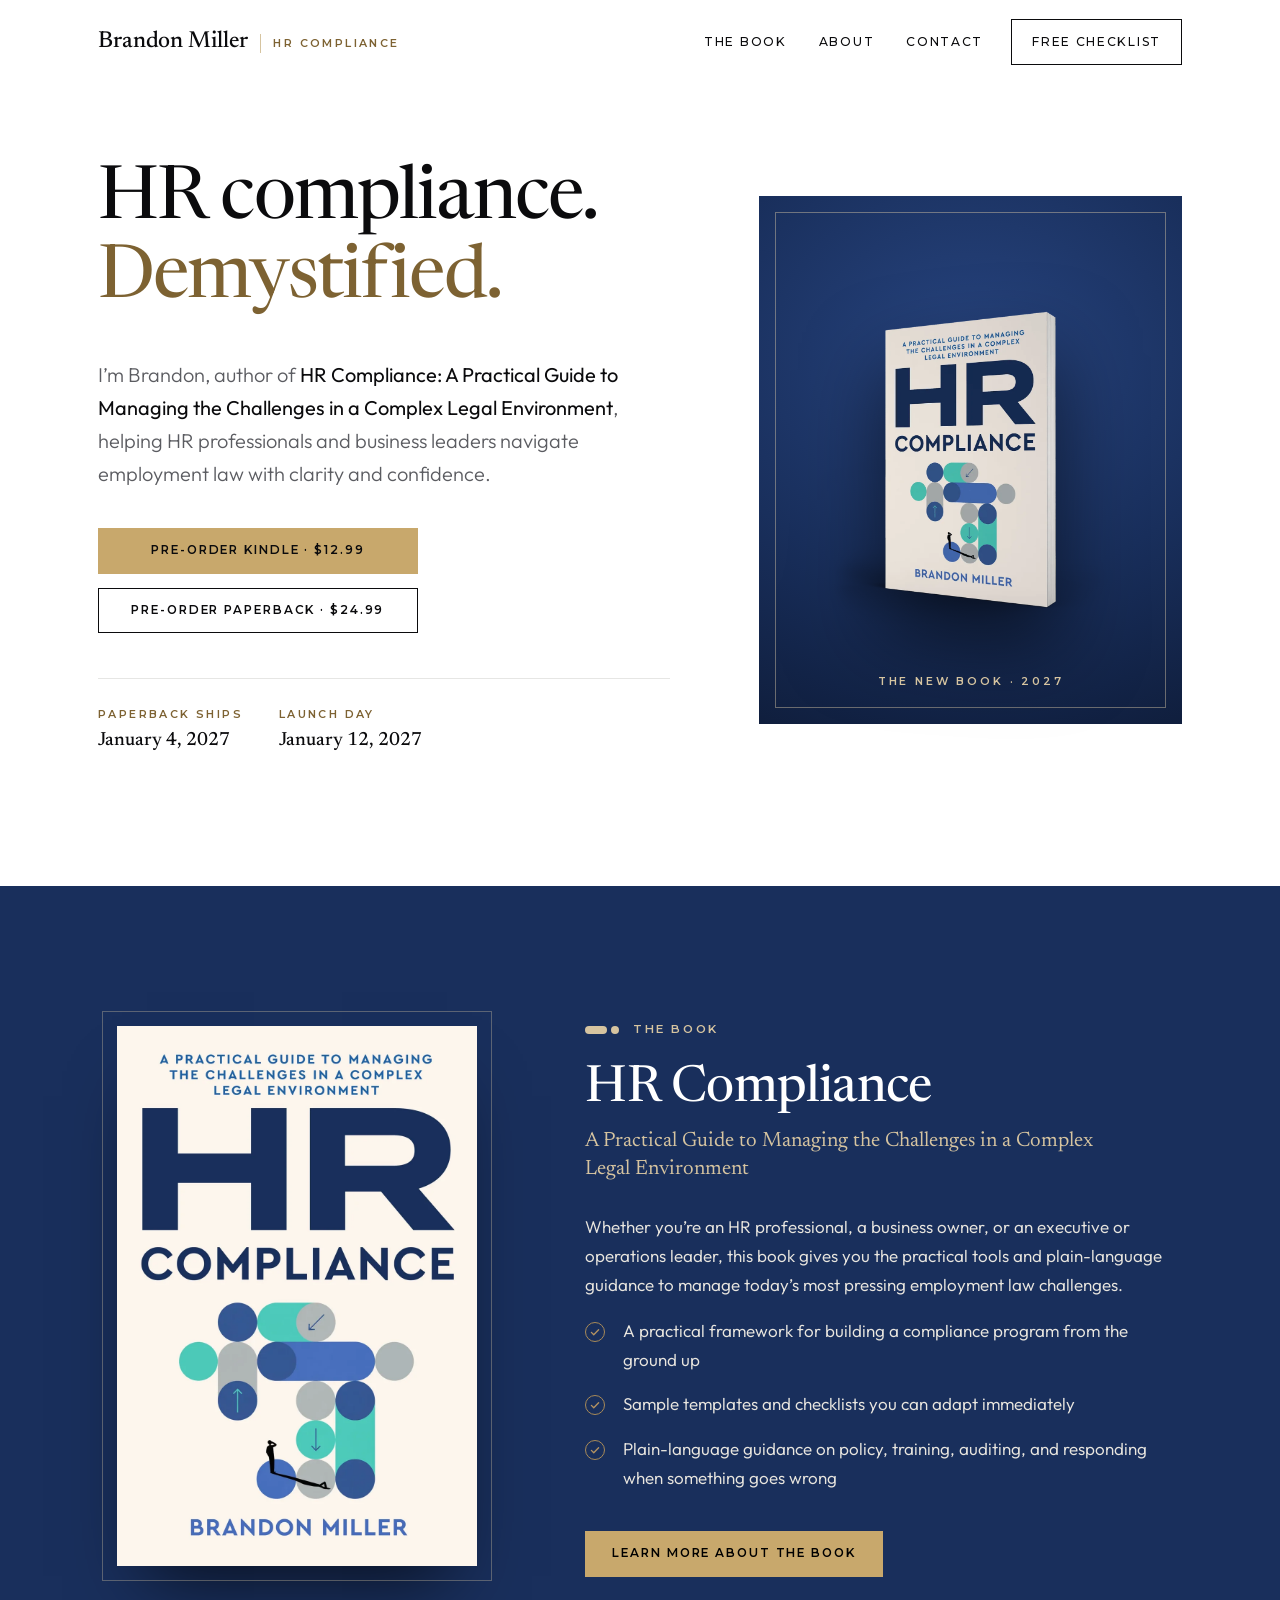
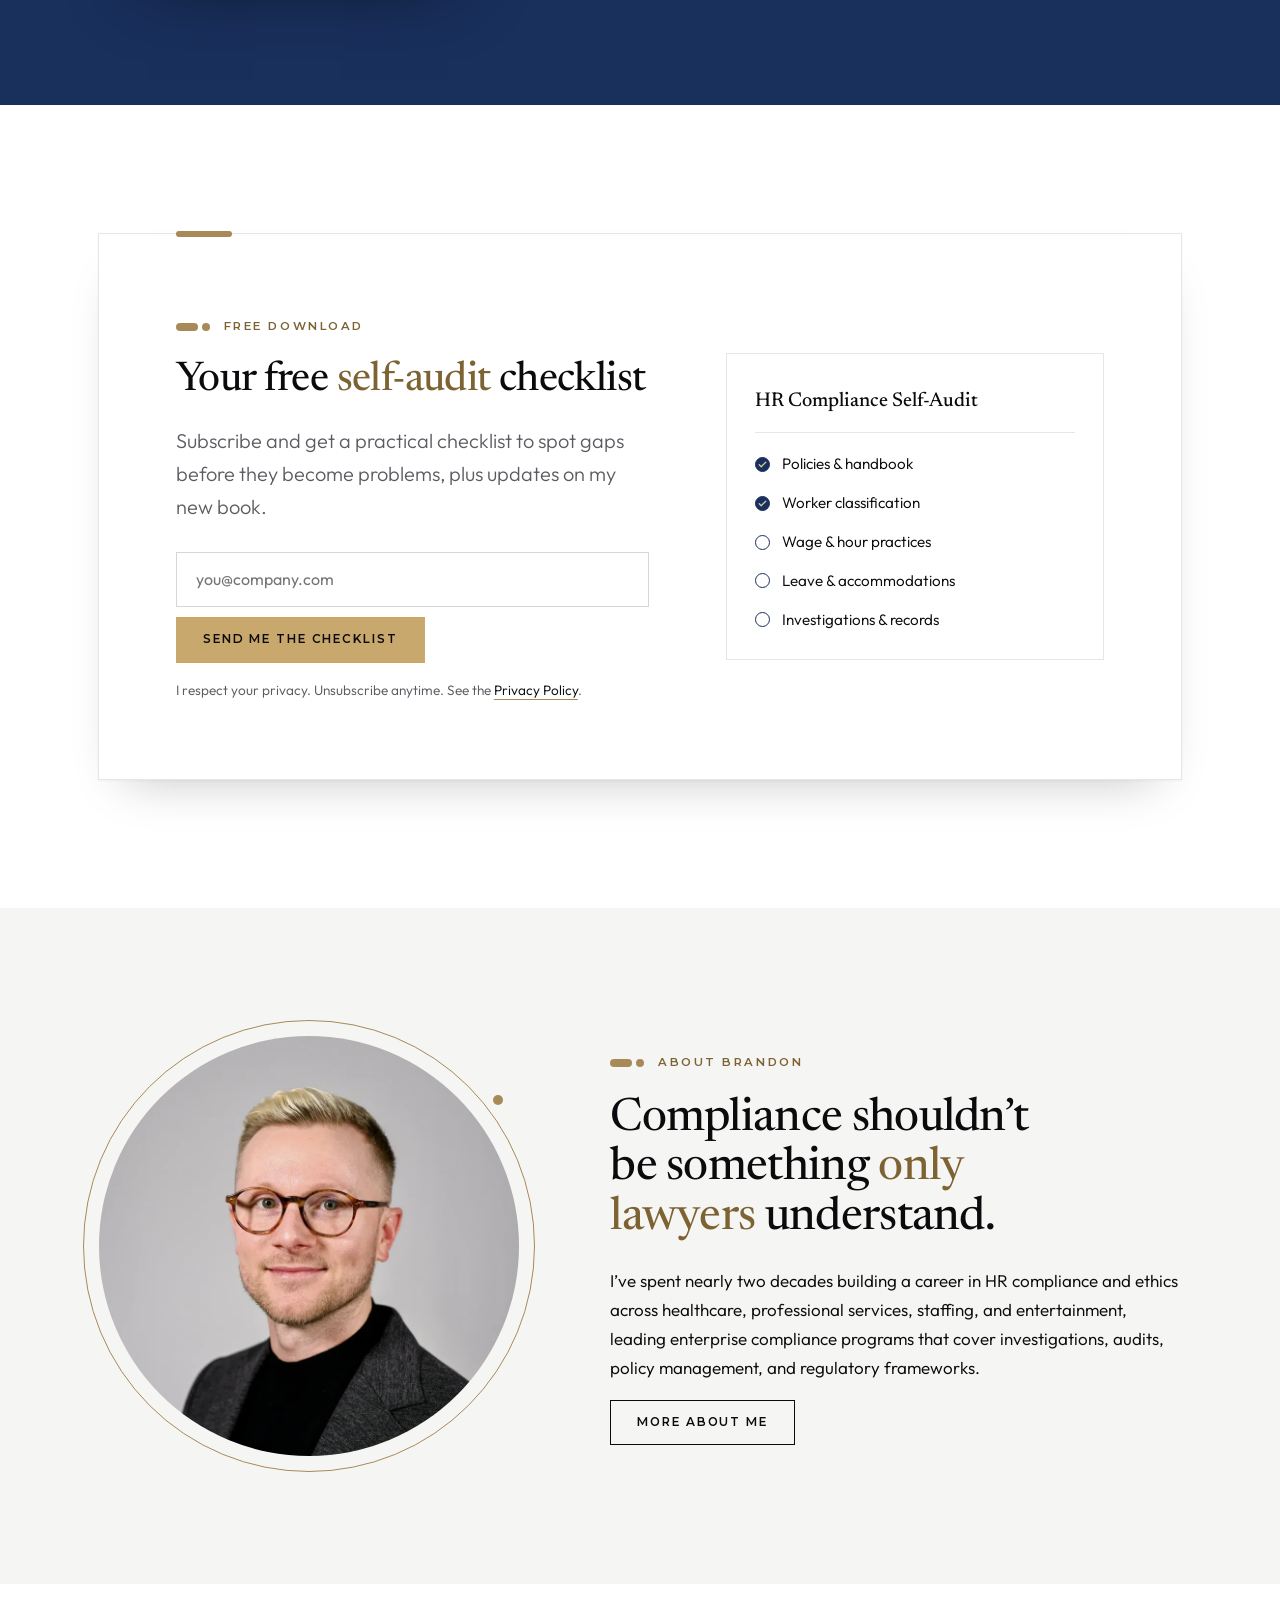
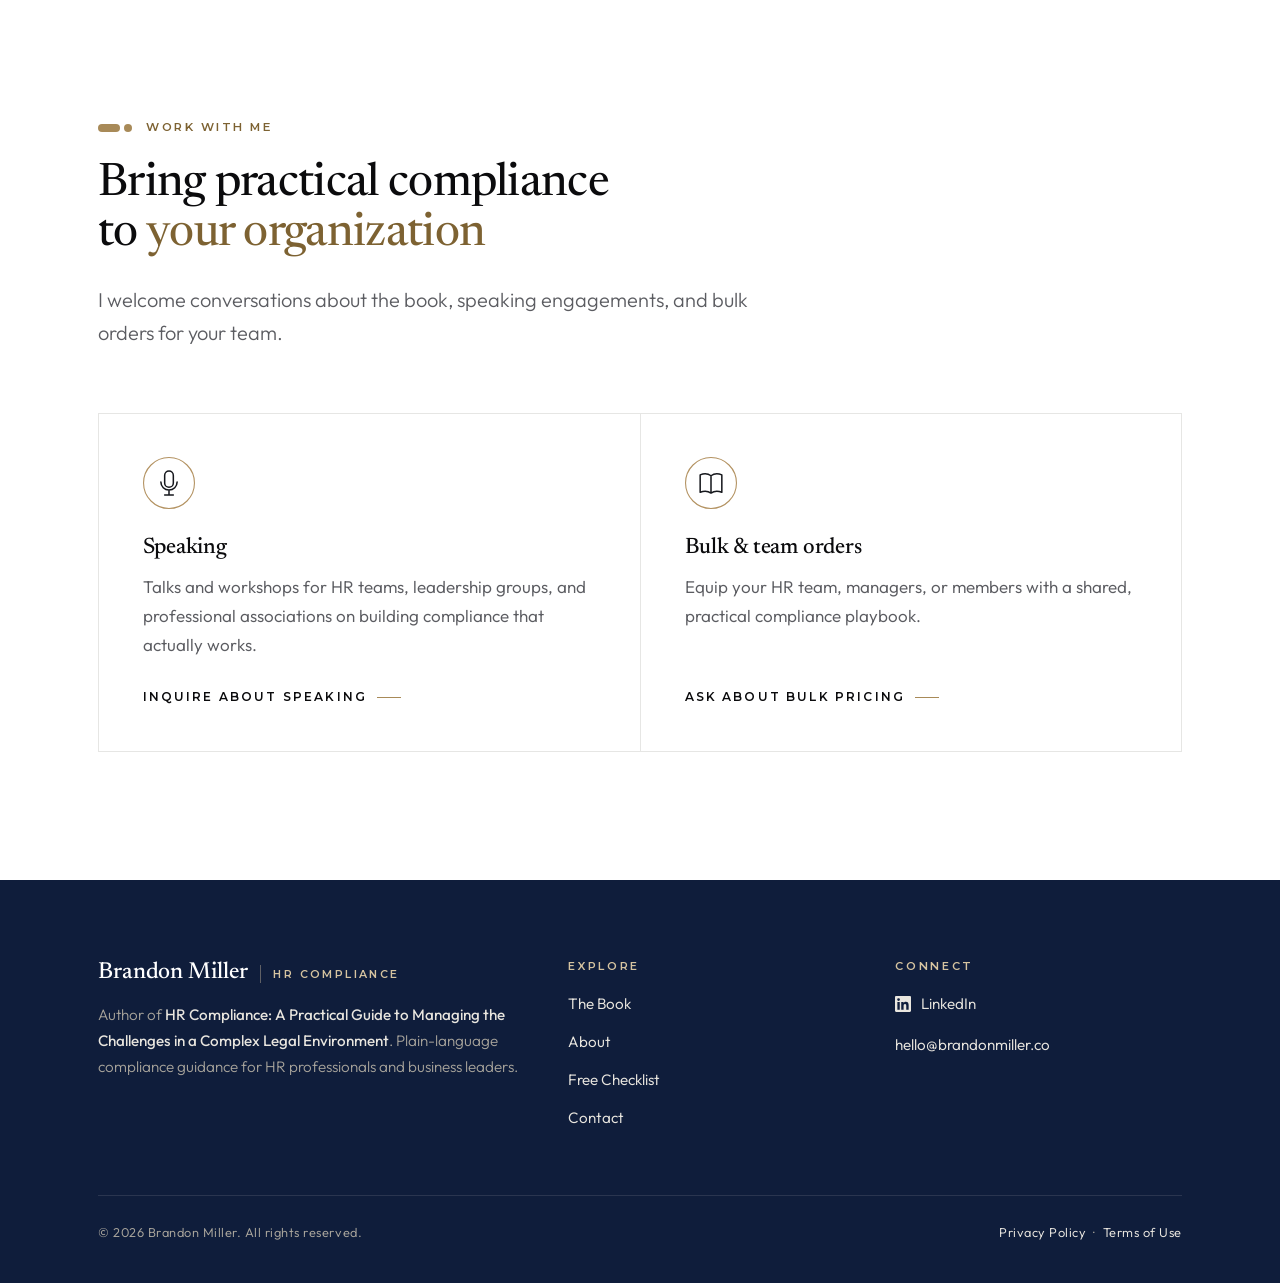
==== commit 69695638: "Home: remove the Consulting card for now; Work with me uses two columns Co-Authored-By: Claude Opus " ====
--- a/index.html
+++ b/index.html
@@ -138,7 +138,7 @@
           <h2>Bring practical compliance to <em>your organization</em></h2>
           <p class="lede">I welcome conversations about the book, speaking engagements, and bulk orders for your team.</p>
         </div>
-        <div class="cards">
+        <div class="cards two">
           <article class="card">
             <svg class="icon" viewBox="0 0 48 48" aria-hidden="true" focusable="false"><circle cx="24" cy="24" r="23.5" fill="none" stroke="#b39261"/><rect x="20" y="13" width="8" height="15" rx="4" fill="none" stroke="#15171c" stroke-width="1.4"/><path d="M16.5 23a7.5 7.5 0 0 0 15 0M24 30.5v4.5m-4 0h8" fill="none" stroke="#15171c" stroke-width="1.4" stroke-linecap="round"/></svg>
             <h3>Speaking</h3>
@@ -150,13 +150,6 @@
             <h3>Bulk &amp; team orders</h3>
             <p>Equip your HR team, managers, or members with a shared, practical compliance playbook.</p>
             <a class="more" href="/contact?topic=bulk">Ask about bulk pricing</a>
-          </article>
-          <article class="card">
-            <svg class="icon" viewBox="0 0 48 48" aria-hidden="true" focusable="false"><circle cx="24" cy="24" r="23.5" fill="none" stroke="#b39261"/><circle cx="24" cy="24" r="10.5" fill="none" stroke="#15171c" stroke-width="1.4"/><path d="m28 20-2.6 5.4L20 28l2.6-5.4z" fill="none" stroke="#15171c" stroke-width="1.4" stroke-linejoin="round"/></svg>
-            <span class="tag">Coming soon</span>
-            <h3>Consulting</h3>
-            <p>Hands-on support for organizations building or strengthening their HR compliance programs.</p>
-            <a class="more" href="/contact?topic=consulting">Register your interest</a>
           </article>
         </div>
       </div>
--- a/assets/css/site.css
+++ b/assets/css/site.css
@@ -330,6 +330,7 @@
 
 /* ---------- Cards ---------- */
 .cards { display: grid; grid-template-columns: repeat(3, 1fr); gap: 0; border: 1px solid var(--line); background: var(--white); }
+@media (min-width: 901px) { .cards.two { grid-template-columns: repeat(2, 1fr); } }
 .card { padding: clamp(28px, 3.4vw, 44px); display: flex; flex-direction: column; border-left: 1px solid var(--line); }
 .card:first-child { border-left: 0; }
 .card p { color: var(--muted); }
